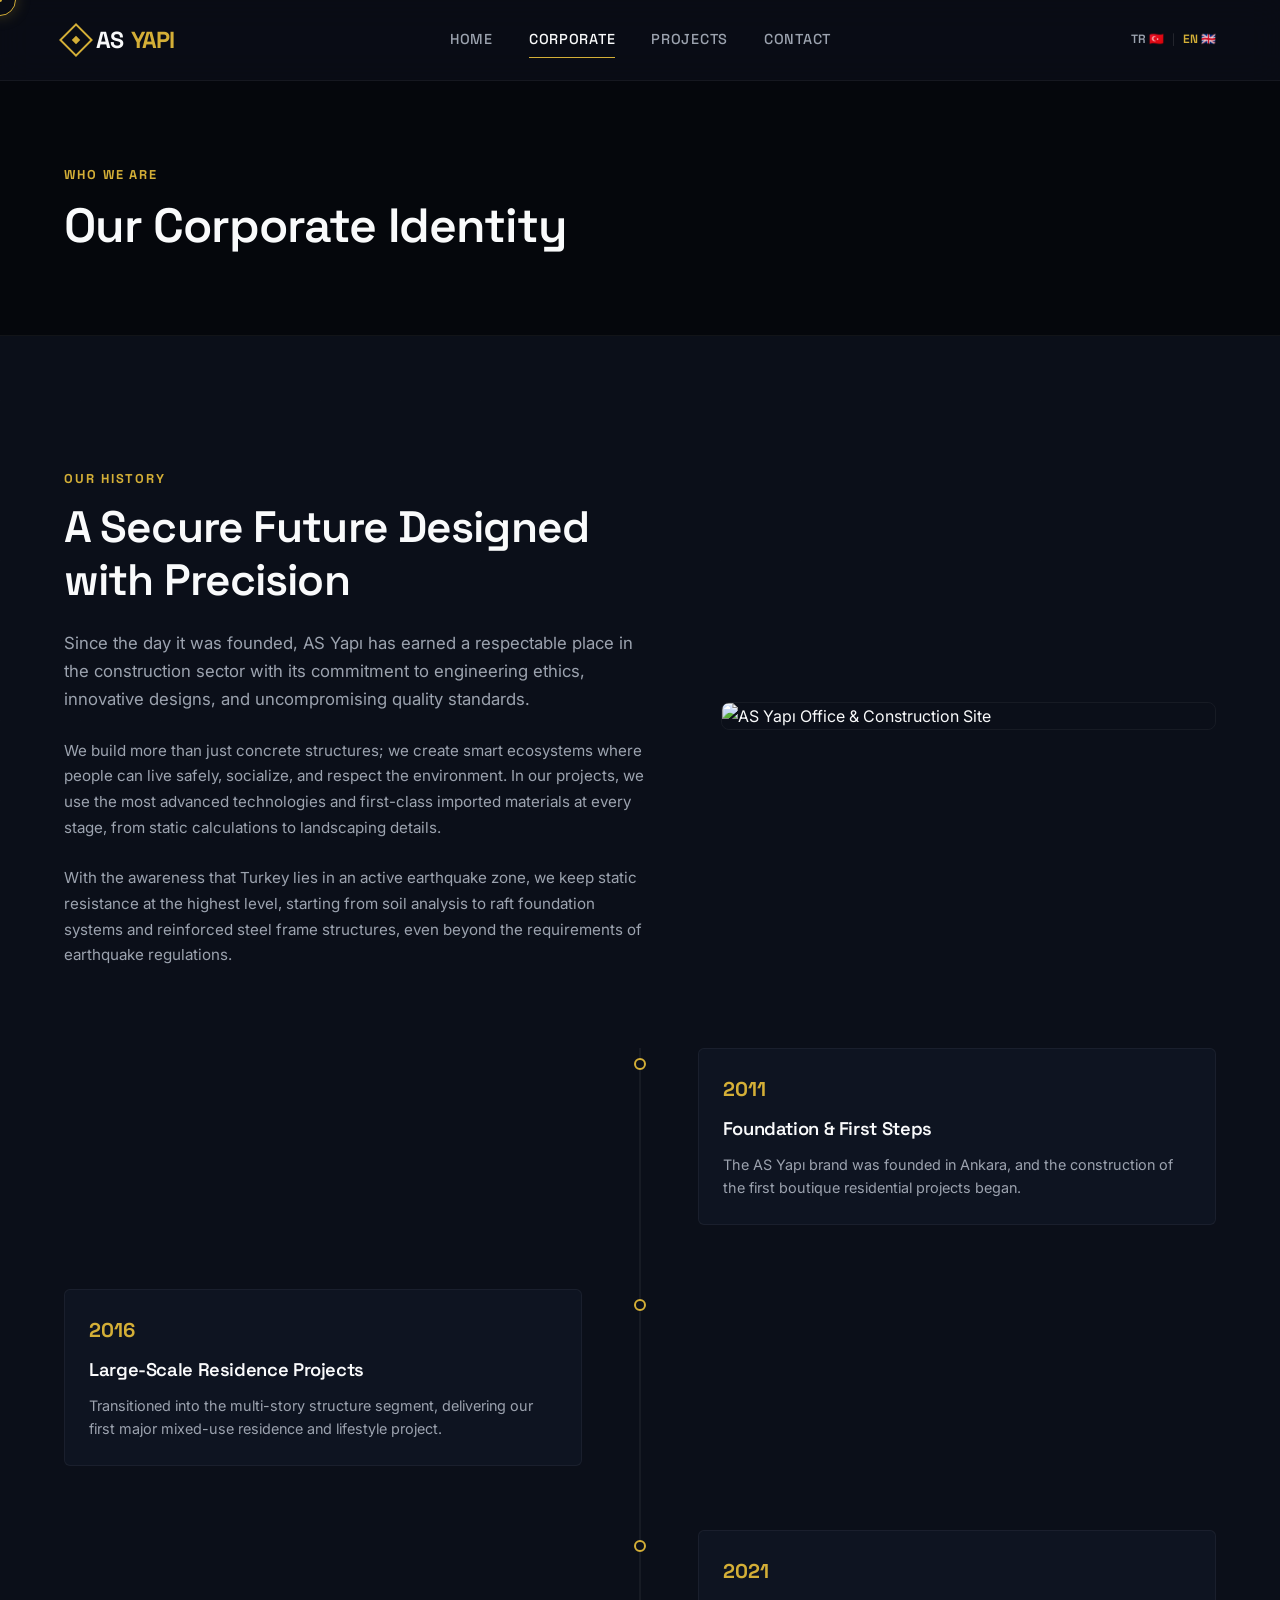
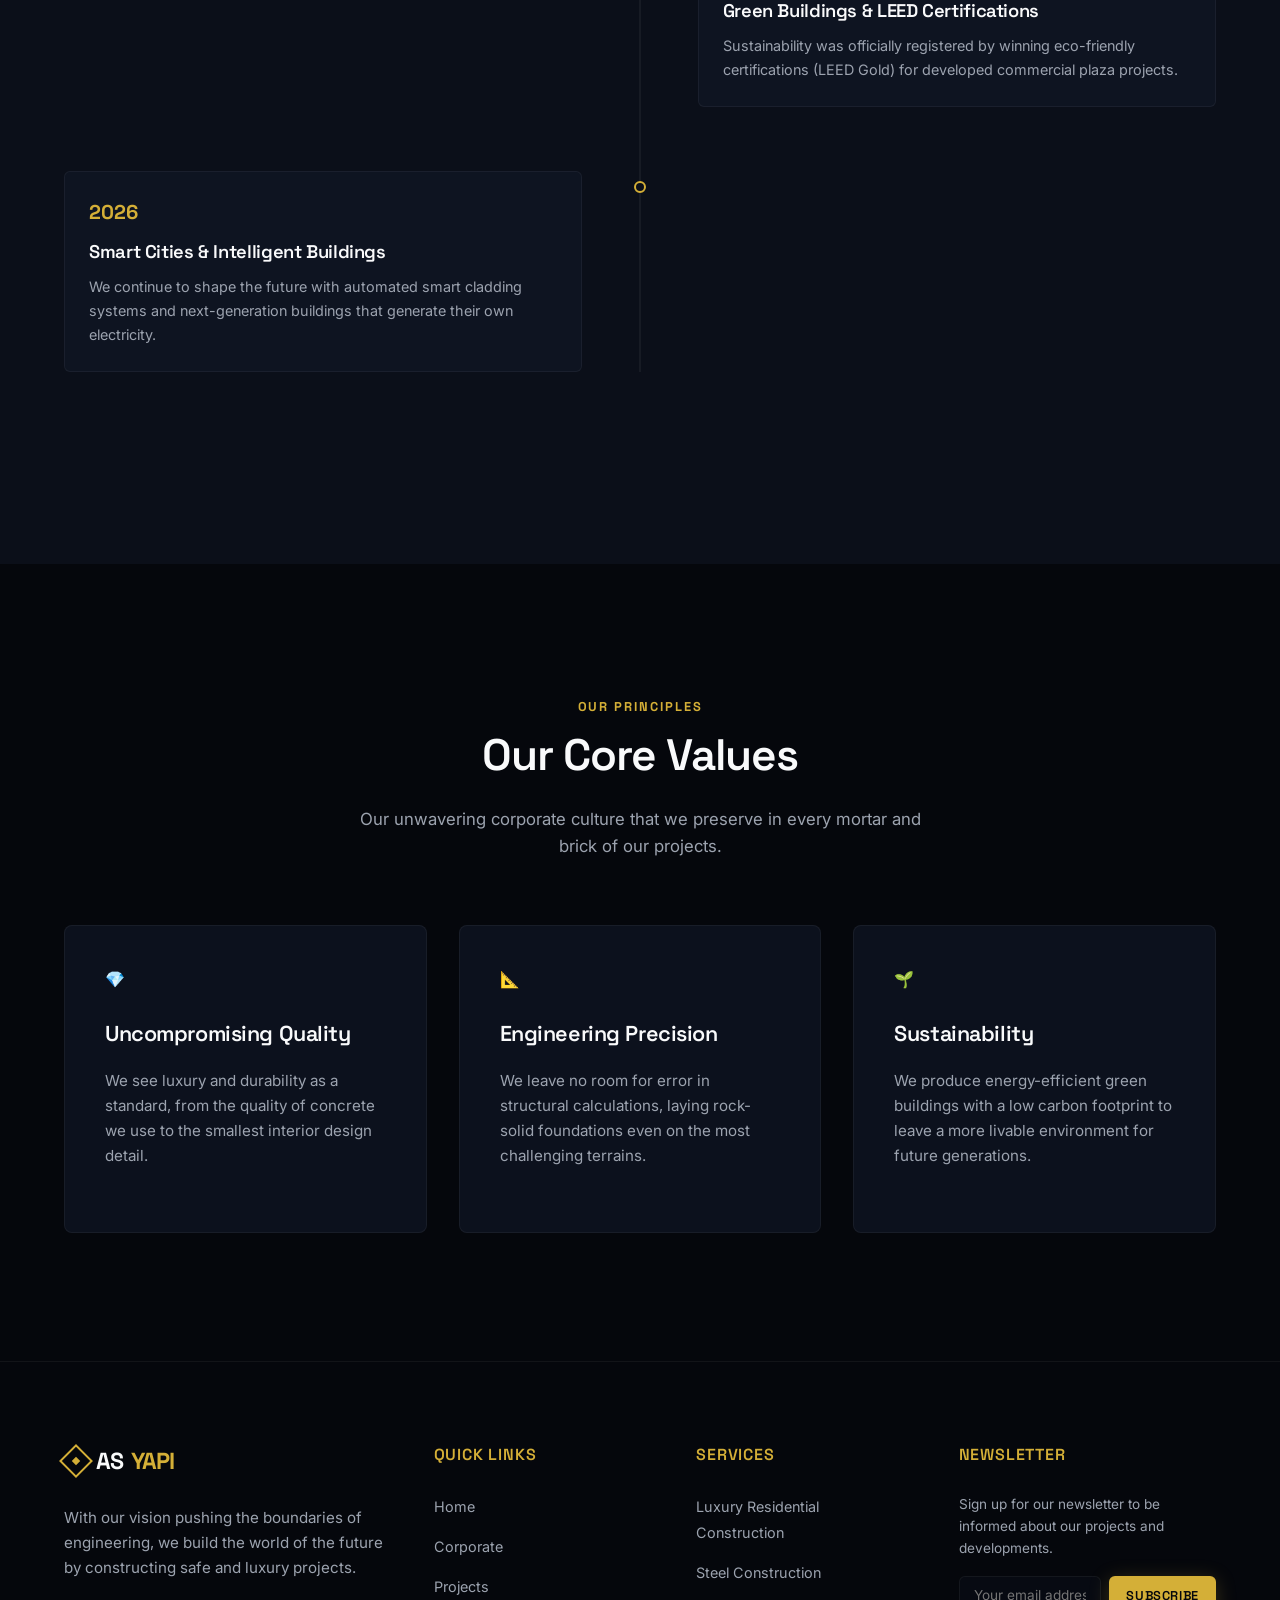
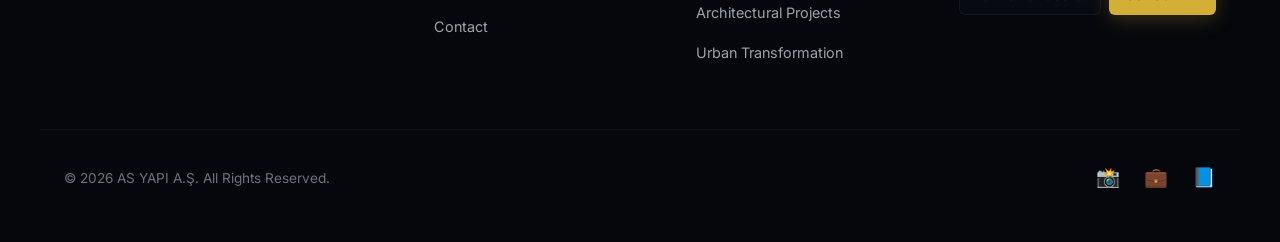
==== about-en.html @ 969e0238 "feat: add Turkish-English multi-language support and premium 3D/Lenis animations" ====
<!DOCTYPE html>
<html lang="en">
<head>
  <meta charset="utf-8">
  <meta name="viewport" content="width=device-width, initial-scale=1.0">
  <title>Corporate | AS Yapı - Our Vision & Values</title>
  
  <!-- SEO Meta Tags -->
  <meta name="description" content="The foundation of AS Yapı, our rich history, vision, and sustainability principles. Our journey of constructing future luxury and safe living spaces.">
  <meta name="keywords" content="as yapı corporate, vision mission, construction history, earthquake resistant housing, green buildings">
  <meta name="robots" content="index, follow">
  <meta name="author" content="AS Yapı">
  
  <!-- Favicon -->
  <link rel="icon" type="image/svg+xml" href="data:image/svg+xml,<svg xmlns=%22http://www.w3.org/2000/svg%22 viewBox=%220 0 100 100%22><rect x=%2225%22 y=%2225%22 width=%2250%22 height=%2250%22 fill=%22none%22 stroke=%22%23d4af37%22 stroke-width=%228%22 rotate=%2245%22/></svg>">

  <!-- Style Sheets -->
  <link rel="stylesheet" href="style.css">
</head>
<body>

  <!-- Custom Cursor -->
  <div class="custom-cursor" id="customCursor"></div>
  <div class="custom-cursor-dot" id="customCursorDot"></div>

  <!-- Background Lines -->
  <div class="bg-grid-lines"></div>

  <!-- Glass Header -->
  <header class="glass-header">
    <div class="container nav-container">
      <a href="index-en.html" class="logo">
        <span class="logo-icon"></span>
        AS<span>YAPI</span>
      </a>
      
      <nav class="nav-menu">
        <a href="index-en.html" class="nav-item">Home</a>
        <a href="about-en.html" class="nav-item active">Corporate</a>
        <a href="projects-en.html" class="nav-item">Projects</a>
        <a href="contact-en.html" class="nav-item">Contact</a>
      </nav>

      <div class="lang-selector">
        <a href="about.html" class="lang-btn">TR 🇹🇷</a>
        <span class="lang-divider">|</span>
        <a href="about-en.html" class="lang-btn active">EN 🇬🇧</a>
      </div>

      <button class="hamburger" id="hamburger" aria-label="Menu">
        <span></span>
        <span></span>
        <span></span>
      </button>
    </div>
  </header>

  <!-- Mobile Menu -->
  <div class="mobile-nav" id="mobileNav">
    <a href="index-en.html" class="nav-item">Home</a>
    <a href="about-en.html" class="nav-item active">Corporate</a>
    <a href="projects-en.html" class="nav-item">Projects</a>
    <a href="contact-en.html" class="nav-item">Contact</a>
  </div>

  <main>
    <!-- Page Hero -->
    <section class="page-hero">
      <div class="container">
        <span class="section-badge">Who We Are</span>
        <h1 class="page-hero-title">Our Corporate Identity</h1>
      </div>
    </section>

    <!-- Company Story Section -->
    <section class="page-content-sec">
      <div class="container about-story-layout">
        <div>
          <span class="section-badge">Our History</span>
          <h2 class="section-title">A Secure Future Designed with Precision</h2>
          <p class="section-desc" style="margin-bottom: 1.5rem;">
            Since the day it was founded, AS Yapı has earned a respectable place in the construction sector with its commitment to engineering ethics, innovative designs, and uncompromising quality standards.
          </p>
          <p style="color: var(--text-muted); margin-bottom: 1.5rem; font-size: 0.95rem; line-height: 1.7;">
            We build more than just concrete structures; we create smart ecosystems where people can live safely, socialize, and respect the environment. In our projects, we use the most advanced technologies and first-class imported materials at every stage, from static calculations to landscaping details.
          </p>
          <p style="color: var(--text-muted); font-size: 0.95rem; line-height: 1.7;">
            With the awareness that Turkey lies in an active earthquake zone, we keep static resistance at the highest level, starting from soil analysis to raft foundation systems and reinforced steel frame structures, even beyond the requirements of earthquake regulations.
          </p>
        </div>

        <div class="story-img-card">
          <!-- Premium construction image placeholder style -->
          <img src="https://images.unsplash.com/photo-1541888946425-d81bb19240f5?auto=format&fit=crop&w=800&q=80" alt="AS Yapı Office & Construction Site">
        </div>
      </div>

      <!-- Timeline of Milestones -->
      <div class="container">
        <div class="timeline-block">
          
          <!-- Timeline Item 1 -->
          <div class="timeline-item">
            <div class="timeline-badge"></div>
            <div class="timeline-panel">
              <div class="timeline-year">2011</div>
              <h3 class="timeline-title">Foundation & First Steps</h3>
              <p class="timeline-desc">The AS Yapı brand was founded in Ankara, and the construction of the first boutique residential projects began.</p>
            </div>
          </div>

          <!-- Timeline Item 2 -->
          <div class="timeline-item">
            <div class="timeline-badge"></div>
            <div class="timeline-panel">
              <div class="timeline-year">2016</div>
              <h3 class="timeline-title">Large-Scale Residence Projects</h3>
              <p class="timeline-desc">Transitioned into the multi-story structure segment, delivering our first major mixed-use residence and lifestyle project.</p>
            </div>
          </div>

          <!-- Timeline Item 3 -->
          <div class="timeline-item">
            <div class="timeline-badge"></div>
            <div class="timeline-panel">
              <div class="timeline-year">2021</div>
              <h3 class="timeline-title">Green Buildings & LEED Certifications</h3>
              <p class="timeline-desc">Sustainability was officially registered by winning eco-friendly certifications (LEED Gold) for developed commercial plaza projects.</p>
            </div>
          </div>

          <!-- Timeline Item 4 -->
          <div class="timeline-item">
            <div class="timeline-badge"></div>
            <div class="timeline-panel">
              <div class="timeline-year">2026</div>
              <h3 class="timeline-title">Smart Cities & Intelligent Buildings</h3>
              <p class="timeline-desc">We continue to shape the future with automated smart cladding systems and next-generation buildings that generate their own electricity.</p>
            </div>
          </div>

        </div>
      </div>
    </section>

    <!-- Core Values Section -->
    <section class="services-section" style="background: var(--bg-darker);">
      <div class="container">
        <div style="text-align: center;">
          <span class="section-badge">Our Principles</span>
          <h2 class="section-title">Our Core Values</h2>
          <p class="section-desc" style="margin: 0 auto 4rem auto;">Our unwavering corporate culture that we preserve in every mortar and brick of our projects.</p>
        </div>

        <div class="grid grid-3">
          <div class="service-card">
            <div class="service-icon">💎</div>
            <h3 class="service-title">Uncompromising Quality</h3>
            <p class="service-text">We see luxury and durability as a standard, from the quality of concrete we use to the smallest interior design detail.</p>
          </div>
          <div class="service-card">
            <div class="service-icon">📐</div>
            <h3 class="service-title">Engineering Precision</h3>
            <p class="service-text">We leave no room for error in structural calculations, laying rock-solid foundations even on the most challenging terrains.</p>
          </div>
          <div class="service-card">
            <div class="service-icon">🌱</div>
            <h3 class="service-title">Sustainability</h3>
            <p class="service-text">We produce energy-efficient green buildings with a low carbon footprint to leave a more livable environment for future generations.</p>
          </div>
        </div>
      </div>
    </section>
  </main>

  <!-- Footer -->
  <footer>
    <div class="container footer-grid">
      <div class="footer-brand">
        <a href="index-en.html" class="logo">
          <span class="logo-icon"></span>
          AS<span>YAPI</span>
        </a>
        <p>With our vision pushing the boundaries of engineering, we build the world of the future by constructing safe and luxury projects.</p>
      </div>
      
      <div>
        <h4 class="footer-title">Quick Links</h4>
        <ul class="footer-links">
          <li><a href="index-en.html" class="footer-link">Home</a></li>
          <li><a href="about-en.html" class="footer-link">Corporate</a></li>
          <li><a href="projects-en.html" class="footer-link">Projects</a></li>
          <li><a href="contact-en.html" class="footer-link">Contact</a></li>
        </ul>
      </div>

      <div>
        <h4 class="footer-title">Services</h4>
        <ul class="footer-links">
          <li><a href="index-en.html#hizmetler" class="footer-link">Luxury Residential Construction</a></li>
          <li><a href="index-en.html#hizmetler" class="footer-link">Steel Construction</a></li>
          <li><a href="index-en.html#hizmetler" class="footer-link">Architectural Projects</a></li>
          <li><a href="index-en.html#hizmetler" class="footer-link">Urban Transformation</a></li>
        </ul>
      </div>

      <div>
        <h4 class="footer-title">Newsletter</h4>
        <p style="color: var(--text-muted); font-size: 0.85rem; margin-bottom: 1rem;">Sign up for our newsletter to be informed about our projects and developments.</p>
        <div style="display: flex; gap: 8px;">
          <input type="email" class="form-input" placeholder="Your email address" style="padding: 10px 14px; font-size: 0.85rem;">
          <button class="btn btn-primary" style="padding: 10px 16px; font-size: 0.8rem; border-radius: 6px;">SUBSCRIBE</button>
        </div>
      </div>
    </div>

    <div class="container footer-bottom">
      <div class="copyright">&copy; 2026 AS YAPI A.Ş. All Rights Reserved.</div>
      <div class="footer-socials">
        <a href="#" class="social-icon" aria-label="Instagram">📸</a>
        <a href="#" class="social-icon" aria-label="LinkedIn">💼</a>
        <a href="#" class="social-icon" aria-label="Facebook">📘</a>
      </div>
    </div>
  </footer>

  <!-- GSAP Core, ScrollTrigger and Lenis from CDN -->
  <script src="https://cdnjs.cloudflare.com/ajax/libs/gsap/3.12.5/gsap.min.js"></script>
  <script src="https://cdnjs.cloudflare.com/ajax/libs/gsap/3.12.5/ScrollTrigger.min.js"></script>
  <script src="https://cdn.jsdelivr.net/npm/@studio-freight/lenis@1.0.34/dist/lenis.min.js"></script>

  <!-- Script Files -->
  <script src="projects.js"></script>
  <script src="script.js"></script>
</body>
</html>
---- style.css ----
/* AS Yapı - Premium Kurumsal Mimarlık & İnşaat Tasarım Sistemi */

@import url('https://fonts.googleapis.com/css2?family=Inter:wght@300;400;500;600;700&family=Space+Grotesk:wght@300;400;500;600;700&display=swap');

:root {
  --bg-dark: #0b0f19;
  --bg-darker: #05070c;
  --bg-card: rgba(17, 24, 39, 0.65);
  --bg-card-hover: rgba(31, 41, 55, 0.8);
  
  --primary: #d4af37; /* Metalik Altın / Pirinç */
  --primary-glow: rgba(212, 175, 55, 0.25);
  --primary-dim: #b5922a;
  
  --text-main: #f9fafb;
  --text-muted: #9ca3af;
  --text-dim: #6b7280;
  
  --border: rgba(255, 255, 255, 0.05);
  --border-hover: rgba(212, 175, 55, 0.3);
  
  --font-heading: 'Space Grotesk', sans-serif;
  --font-body: 'Inter', sans-serif;
  
  --ease-custom: cubic-bezier(0.16, 1, 0.3, 1);
}

/* Reset & Base Styles */
*, *::before, *::after {
  box-sizing: border-box;
  margin: 0;
  padding: 0;
}

html {
  scroll-behavior: smooth;
  background-color: var(--bg-dark);
  font-size: 16px;
}

body {
  background-color: var(--bg-dark);
  color: var(--text-main);
  font-family: var(--font-body);
  overflow-x: hidden;
  line-height: 1.65;
  -webkit-font-smoothing: antialiased;
}

/* Scrollbar */
::-webkit-scrollbar {
  width: 6px;
}
::-webkit-scrollbar-track {
  background: var(--bg-darker);
}
::-webkit-scrollbar-thumb {
  background: rgba(255, 255, 255, 0.08);
  border-radius: 3px;
}
::-webkit-scrollbar-thumb:hover {
  background: var(--primary);
}

/* Layout Utilities */
.container {
  max-width: 1200px;
  margin: 0 auto;
  padding: 0 1.5rem;
  position: relative;
  z-index: 10;
}

/* Custom Cursor */
.custom-cursor {
  position: fixed;
  width: 32px;
  height: 32px;
  border: 1px solid var(--primary);
  border-radius: 50%;
  pointer-events: none;
  transform: translate(-50%, -50%);
  z-index: 99999;
  transition: width 0.3s var(--ease-custom), height 0.3s var(--ease-custom), background-color 0.3s;
  box-shadow: 0 0 15px var(--primary-glow);
}
.custom-cursor-dot {
  position: fixed;
  width: 4px;
  height: 4px;
  background-color: var(--primary);
  border-radius: 50%;
  pointer-events: none;
  transform: translate(-50%, -50%);
  z-index: 100000;
}
.custom-cursor.grow {
  width: 50px;
  height: 50px;
  background-color: rgba(212, 175, 55, 0.05);
  border-color: var(--primary);
}
@media (hover: none) {
  .custom-cursor, .custom-cursor-dot { display: none !important; }
}

/* Grid System */
.grid {
  display: grid;
  gap: 2rem;
}
.grid-2 { grid-template-columns: 1fr; }
.grid-3 { grid-template-columns: 1fr; }
.grid-4 { grid-template-columns: 1fr; }

@media (min-width: 768px) {
  .grid-2 { grid-template-columns: repeat(2, 1fr); }
  .grid-3 { grid-template-columns: repeat(2, 1fr); }
  .grid-4 { grid-template-columns: repeat(2, 1fr); }
}
@media (min-width: 1024px) {
  .grid-3 { grid-template-columns: repeat(3, 1fr); }
  .grid-4 { grid-template-columns: repeat(4, 1fr); }
}

/* Typography & Headings */
h1, h2, h3, h4, h5, h6 {
  font-family: var(--font-heading);
  font-weight: 600;
  letter-spacing: -0.02em;
  color: var(--text-main);
}

.section-badge {
  font-family: var(--font-heading);
  font-size: 0.8rem;
  text-transform: uppercase;
  color: var(--primary);
  letter-spacing: 0.15em;
  font-weight: 700;
  display: inline-block;
  margin-bottom: 0.75rem;
}

.section-title {
  font-size: 2.25rem;
  line-height: 1.2;
  margin-bottom: 1.5rem;
}
@media (min-width: 768px) {
  .section-title { font-size: 2.75rem; }
}

.section-desc {
  color: var(--text-muted);
  max-width: 600px;
  margin-bottom: 3rem;
  font-size: 1.05rem;
}

/* Buttons */
.btn {
  display: inline-flex;
  align-items: center;
  justify-content: center;
  padding: 0.85rem 1.75rem;
  font-family: var(--font-heading);
  font-size: 0.9rem;
  font-weight: 600;
  text-transform: uppercase;
  letter-spacing: 0.05em;
  border-radius: 4px;
  cursor: pointer;
  text-decoration: none;
  transition: all 0.3s var(--ease-custom);
  border: 1px solid transparent;
  gap: 0.75rem;
}
.btn-primary {
  background: var(--primary);
  color: var(--bg-darker);
  box-shadow: 0 4px 20px var(--primary-glow);
}
.btn-primary:hover {
  background: var(--text-main);
  box-shadow: 0 8px 30px rgba(255, 255, 255, 0.1);
  transform: translateY(-2px);
}
.btn-secondary {
  background: transparent;
  color: var(--text-main);
  border-color: rgba(255, 255, 255, 0.15);
}
.btn-secondary:hover {
  background: rgba(255, 255, 255, 0.05);
  border-color: var(--primary);
  transform: translateY(-2px);
}

/* Glass Header & Navbar */
header.glass-header {
  position: fixed;
  top: 0;
  left: 0;
  width: 100%;
  z-index: 1000;
  background: rgba(11, 15, 25, 0.75);
  backdrop-filter: blur(16px);
  -webkit-backdrop-filter: blur(16px);
  border-bottom: 1px solid var(--border);
  transition: background 0.3s, padding 0.3s;
}
header.glass-header .nav-container {
  display: flex;
  justify-content: space-between;
  align-items: center;
  height: 80px;
}
.logo {
  font-family: var(--font-heading);
  font-size: 1.45rem;
  font-weight: 700;
  color: var(--text-main);
  text-decoration: none;
  letter-spacing: -1px;
  display: flex;
  align-items: center;
  gap: 8px;
}
.logo-icon {
  width: 24px;
  height: 24px;
  border: 2px solid var(--primary);
  transform: rotate(45deg);
  position: relative;
  display: inline-block;
}
.logo-icon::after {
  content: '';
  position: absolute;
  top: 50%;
  left: 50%;
  width: 6px;
  height: 6px;
  background-color: var(--primary);
  transform: translate(-50%, -50%);
}
.logo span {
  color: var(--primary);
}

.nav-menu {
  display: none;
  gap: 2.25rem;
  align-items: center;
}
@media (min-width: 768px) {
  .nav-menu { display: flex; }
}
.nav-item {
  color: var(--text-muted);
  text-decoration: none;
  font-weight: 500;
  font-size: 0.9rem;
  font-family: var(--font-heading);
  text-transform: uppercase;
  letter-spacing: 0.05em;
  transition: color 0.3s;
  position: relative;
  padding: 6px 0;
}
.nav-item::after {
  content: '';
  position: absolute;
  bottom: 0;
  left: 0;
  width: 0;
  height: 1px;
  background-color: var(--primary);
  transition: width 0.3s;
}
.nav-item:hover {
  color: var(--text-main);
}
.nav-item:hover::after, .nav-item.active::after {
  width: 100%;
}
.nav-item.active {
  color: var(--text-main);
}

/* Mobile Menu Hamburger */
.hamburger {
  display: flex;
  flex-direction: column;
  gap: 6px;
  background: transparent;
  border: none;
  cursor: pointer;
  padding: 5px;
  z-index: 1001;
}
@media (min-width: 768px) {
  .hamburger { display: none; }
}
.hamburger span {
  display: block;
  width: 24px;
  height: 2px;
  background-color: var(--text-main);
  transition: transform 0.3s, opacity 0.3s;
}
.hamburger.active span:nth-child(1) {
  transform: translateY(8px) rotate(45deg);
}
.hamburger.active span:nth-child(2) {
  opacity: 0;
}
.hamburger.active span:nth-child(3) {
  transform: translateY(-8px) rotate(-45deg);
}

/* Mobile Dropdown Nav */
.mobile-nav {
  position: fixed;
  top: 0;
  right: -100%;
  width: 300px;
  height: 100vh;
  background: #0e1422;
  border-left: 1px solid var(--border);
  padding: 100px 30px 30px 30px;
  display: flex;
  flex-direction: column;
  gap: 2rem;
  z-index: 999;
  transition: right 0.4s var(--ease-custom);
  box-shadow: -10px 0 30px rgba(0,0,0,0.5);
}
.mobile-nav.active {
  right: 0;
}
.mobile-nav .nav-item {
  font-size: 1.1rem;
}

/* Grid Background Layout */
.bg-grid-lines {
  position: fixed;
  top: 0;
  left: 0;
  width: 100vw;
  height: 100vh;
  background-image: 
    linear-gradient(rgba(255, 255, 255, 0.005) 1px, transparent 1px),
    linear-gradient(90deg, rgba(255, 255, 255, 0.005) 1px, transparent 1px);
  background-size: 80px 80px;
  pointer-events: none;
  z-index: 1;
}

/* Hero Section with Full-Page Peeling Facade Animation */
.hero-section {
  position: relative;
  height: 100vh;
  width: 100%;
  padding-top: 0;
  display: flex;
  align-items: center;
  overflow: hidden;
  z-index: 2;
}

.hero-bg-wrapper {
  position: absolute;
  top: 0;
  left: 0;
  width: 100%;
  height: 100%;
  z-index: 1;
  perspective: 1500px;
  transform-style: preserve-3d;
}

.hero-bg-layer {
  position: absolute;
  top: 0;
  left: 0;
  width: 100%;
  height: 100%;
  background-size: cover;
  background-position: center;
  background-repeat: no-repeat;
  transform-style: preserve-3d;
}

/* Layer 1: Blueprint */
.layer-blueprint-bg {
  z-index: 10;
  background-image: url('https://images.unsplash.com/photo-1503387762-592dedb8267e?auto=format&fit=crop&w=2000&q=80');
  filter: brightness(0.2) contrast(1.2);
}
.blueprint-overlay-grid {
  position: absolute;
  top: 0;
  left: 0;
  width: 100%;
  height: 100%;
  background-image: 
    linear-gradient(rgba(0, 191, 255, 0.04) 1px, transparent 1px),
    linear-gradient(90deg, rgba(0, 191, 255, 0.04) 1px, transparent 1px);
  background-size: 50px 50px;
}

/* Layer 2: Structure (Splits Top/Bottom) */
.layer-structure-bg {
  z-index: 20;
  background: transparent !important;
}
.structure-half {
  position: absolute;
  left: 0;
  width: 100%;
  height: 50%;
  background-size: cover;
  background-repeat: no-repeat;
  overflow: hidden;
  filter: brightness(0.35) contrast(1.1);
  transform-style: preserve-3d;
  backface-visibility: hidden;
}
.structure-top {
  top: 0;
  background-image: url('https://images.unsplash.com/photo-1504307651254-35680f356dfd?auto=format&fit=crop&w=2000&q=80');
  background-position: center top;
  background-size: 100vw 100vh;
  border-bottom: 1px dashed rgba(212, 175, 55, 0.25);
  transform-origin: center top;
}
.structure-bottom {
  bottom: 0;
  background-image: url('https://images.unsplash.com/photo-1504307651254-35680f356dfd?auto=format&fit=crop&w=2000&q=80');
  background-position: center bottom;
  background-size: 100vw 100vh;
  transform-origin: center bottom;
}

/* Layer 3: Completed Facade (Splits Left/Right) */
.layer-facade-bg {
  z-index: 30;
  background: transparent !important;
}
.facade-half {
  position: absolute;
  top: 0;
  width: 50%;
  height: 100%;
  background-size: cover;
  background-repeat: no-repeat;
  overflow: hidden;
  transform-style: preserve-3d;
  backface-visibility: hidden;
}
.facade-left {
  left: 0;
  background-image: url('https://images.unsplash.com/photo-1486406146926-c627a92ad1ab?auto=format&fit=crop&w=2000&q=80');
  background-position: left center;
  background-size: 100vw 100vh;
  border-right: 1px solid rgba(212, 175, 55, 0.35);
  transform-origin: left center;
}
.facade-right {
  right: 0;
  background-image: url('https://images.unsplash.com/photo-1486406146926-c627a92ad1ab?auto=format&fit=crop&w=2000&q=80');
  background-position: right center;
  background-size: 100vw 100vh;
  transform-origin: right center;
}

/* Dark Vignette Overlay for perfect readability */
.hero-vignette {
  position: absolute;
  top: 0;
  left: 0;
  width: 100%;
  height: 100%;
  background: radial-gradient(circle at 25% 50%, rgba(11, 15, 25, 0.4) 0%, rgba(11, 15, 25, 0.88) 75%);
  z-index: 35;
  pointer-events: none;
}

.hero-content-overlay {
  position: relative;
  z-index: 40;
  width: 100%;
}

.hero-layout {
  display: flex;
  align-items: center;
  width: 100%;
}

.hero-content {
  position: relative;
  z-index: 10;
}
.hero-title {
  font-size: 3rem;
  line-height: 1.1;
  font-weight: 700;
  margin-bottom: 1.5rem;
}
@media (min-width: 768px) {
  .hero-title { font-size: 4rem; }
}
.hero-title span {
  color: var(--primary);
  display: block;
}
.hero-description {
  color: var(--text-muted);
  font-size: 1.1rem;
  margin-bottom: 2.5rem;
  max-width: 500px;
}
.hero-actions {
  display: flex;
  gap: 1rem;
  flex-wrap: wrap;
}

/* Technical annotations over background */
.tech-label {
  position: absolute;
  background: rgba(11, 15, 25, 0.85);
  border: 1px solid var(--primary);
  border-radius: 4px;
  padding: 6px 12px;
  font-family: var(--font-heading);
  font-size: 0.75rem;
  color: var(--primary);
  font-weight: 700;
  letter-spacing: 0.05em;
  white-space: nowrap;
  pointer-events: none;
  opacity: 0;
  transition: opacity 0.3s;
  display: flex;
  align-items: center;
  gap: 8px;
  backdrop-filter: blur(4px);
}
.tech-label::before {
  content: '';
  width: 6px;
  height: 6px;
  background-color: var(--primary);
  border-radius: 50%;
}
.label-facade-screen { bottom: 15%; right: 5%; }
.label-structure-screen { bottom: 25%; right: 10%; }
.label-blueprint-screen { bottom: 35%; right: 15%; }

/* Scroll Göstergesi */
.scroll-indicator {
  position: absolute;
  bottom: 30px;
  left: 50%;
  transform: translateX(-50%);
  display: flex;
  flex-direction: column;
  align-items: center;
  gap: 8px;
  font-family: var(--font-heading);
  font-size: 0.7rem;
  text-transform: uppercase;
  letter-spacing: 0.1em;
  color: var(--text-dim);
  z-index: 10;
}
.scroll-mouse {
  width: 18px;
  height: 28px;
  border: 2px solid var(--text-dim);
  border-radius: 10px;
  position: relative;
}
.scroll-mouse::after {
  content: '';
  width: 2px;
  height: 6px;
  background-color: var(--primary);
  position: absolute;
  top: 6px;
  left: 50%;
  transform: translateX(-50%);
  border-radius: 1px;
  animation: scrollWheel 1.5s infinite;
}
@keyframes scrollWheel {
  0% { transform: translate(-50%, 0); opacity: 1; }
  100% { transform: translate(-50%, 6px); opacity: 0; }
}

/* Corporate Highlights / Counters Section */
.highlights-section {
  padding: 5rem 0;
  border-top: 1px solid var(--border);
  border-bottom: 1px solid var(--border);
  background: var(--bg-darker);
  position: relative;
  z-index: 10;
}
.stats-grid {
  display: grid;
  grid-template-columns: repeat(2, 1fr);
  gap: 2rem;
}
@media (min-width: 1024px) {
  .stats-grid { grid-template-columns: repeat(4, 1fr); }
}
.stat-card {
  text-align: center;
  padding: 1rem;
}
.stat-number {
  font-family: var(--font-heading);
  font-size: 2.5rem;
  font-weight: 700;
  color: var(--primary);
  line-height: 1;
  margin-bottom: 0.5rem;
}
@media (min-width: 768px) {
  .stat-number { font-size: 3.5rem; }
}
.stat-title {
  font-size: 0.9rem;
  text-transform: uppercase;
  letter-spacing: 0.05em;
  color: var(--text-muted);
}

/* Services Section */
.services-section {
  padding: 8rem 0;
  position: relative;
  z-index: 10;
}
.service-card {
  background: var(--bg-card);
  border: 1px solid var(--border);
  border-radius: 8px;
  padding: 2.5rem;
  transition: all 0.4s var(--ease-custom);
  position: relative;
  overflow: hidden;
  height: 100%;
}
.service-card::before {
  content: '';
  position: absolute;
  top: 0;
  left: 0;
  width: 100%;
  height: 3px;
  background: var(--primary);
  transform: scaleX(0);
  transform-origin: left;
  transition: transform 0.4s var(--ease-custom);
}
.service-card:hover {
  background: var(--bg-card-hover);
  border-color: var(--border-hover);
  transform: translateY(-5px);
  box-shadow: 0 15px 30px rgba(0,0,0,0.3);
}
.service-card:hover::before {
  transform: scaleX(1);
}
.service-icon {
  color: var(--primary);
  margin-bottom: 1.5rem;
}
.service-icon svg {
  width: 48px;
  height: 48px;
}
.service-title {
  font-size: 1.35rem;
  margin-bottom: 1rem;
}
.service-text {
  color: var(--text-muted);
  font-size: 0.95rem;
  margin-bottom: 1.5rem;
}
.service-list {
  list-style: none;
  display: flex;
  flex-direction: column;
  gap: 0.5rem;
}
.service-list-item {
  font-size: 0.85rem;
  color: var(--text-muted);
  display: flex;
  align-items: center;
  gap: 8px;
}
.service-list-item::before {
  content: '+';
  color: var(--primary);
  font-weight: 700;
}

/* Featured Projects Section */
.featured-section {
  padding: 8rem 0;
  background: var(--bg-darker);
  position: relative;
  z-index: 10;
}
.project-header-row {
  display: flex;
  flex-direction: column;
  justify-content: space-between;
  align-items: flex-start;
  margin-bottom: 3rem;
}
@media (min-width: 768px) {
  .project-header-row {
    flex-direction: row;
    align-items: flex-end;
  }
}
.project-filters {
  display: flex;
  gap: 0.5rem;
  flex-wrap: wrap;
  margin-top: 1rem;
}
.filter-btn {
  background: transparent;
  border: 1px solid var(--border);
  color: var(--text-muted);
  padding: 8px 16px;
  border-radius: 4px;
  cursor: pointer;
  font-family: var(--font-heading);
  font-size: 0.8rem;
  text-transform: uppercase;
  letter-spacing: 0.05em;
  transition: all 0.3s;
}
.filter-btn:hover, .filter-btn.active {
  background: var(--primary);
  border-color: var(--primary);
  color: var(--bg-darker);
  font-weight: 600;
}

/* Project Card Layout */
.projects-grid {
  display: grid;
  gap: 2rem;
  grid-template-columns: 1fr;
}
@media (min-width: 768px) {
  .projects-grid { grid-template-columns: repeat(2, 1fr); }
}
.project-card {
  border-radius: 8px;
  overflow: hidden;
  background: var(--bg-card);
  border: 1px solid var(--border);
  transition: all 0.4s var(--ease-custom);
  position: relative;
  display: flex;
  flex-direction: column;
  cursor: pointer;
}
.project-card:hover {
  transform: translateY(-5px);
  border-color: var(--border-hover);
  box-shadow: 0 15px 35px rgba(0,0,0,0.4);
}
.project-img-wrapper {
  position: relative;
  width: 100%;
  padding-top: 60%; /* Aspect Ratio 5:3 */
  overflow: hidden;
}
.project-img {
  position: absolute;
  top: 0;
  left: 0;
  width: 100%;
  height: 100%;
  object-fit: cover;
  transition: transform 0.6s var(--ease-custom);
}
.project-card:hover .project-img {
  transform: scale(1.05);
}
.project-overlay {
  position: absolute;
  top: 15px;
  left: 15px;
  background: rgba(11, 15, 25, 0.85);
  border: 1px solid var(--primary);
  border-radius: 4px;
  padding: 4px 10px;
  font-family: var(--font-heading);
  font-size: 0.7rem;
  text-transform: uppercase;
  color: var(--primary);
  font-weight: 700;
  z-index: 5;
  backdrop-filter: blur(4px);
}
.project-info {
  padding: 1.5rem;
  display: flex;
  flex-direction: column;
  flex-grow: 1;
}
.project-meta {
  display: flex;
  justify-content: space-between;
  font-family: var(--font-heading);
  font-size: 0.8rem;
  color: var(--text-dim);
  margin-bottom: 0.5rem;
}
.project-card-title {
  font-size: 1.25rem;
  margin-bottom: 0.75rem;
  color: var(--text-main);
  transition: color 0.3s;
}
.project-card:hover .project-card-title {
  color: var(--primary);
}
.project-card-desc {
  font-size: 0.88rem;
  color: var(--text-muted);
  line-height: 1.5;
  display: -webkit-box;
  -webkit-line-clamp: 2;
  -webkit-box-orient: vertical;
  overflow: hidden;
  text-overflow: ellipsis;
}

/* Details Modal */
.modal-overlay {
  position: fixed;
  top: 0;
  left: 0;
  width: 100%;
  height: 100%;
  background: rgba(11, 15, 25, 0.95);
  backdrop-filter: blur(8px);
  z-index: 10000;
  display: flex;
  align-items: center;
  justify-content: center;
  opacity: 0;
  pointer-events: none;
  transition: opacity 0.3s ease;
}
.modal-overlay.active {
  opacity: 1;
  pointer-events: all;
}
.modal-card {
  background: #0e1422;
  border: 1px solid var(--border);
  border-radius: 12px;
  width: 90%;
  max-width: 900px;
  max-height: 90vh;
  overflow-y: auto;
  position: relative;
  box-shadow: 0 25px 60px rgba(0,0,0,0.6);
  padding: 30px;
  display: grid;
  grid-template-columns: 1fr;
  gap: 2rem;
}
@media (min-width: 768px) {
  .modal-card {
    grid-template-columns: 1.2fr 1fr;
  }
}
.modal-close {
  position: absolute;
  top: 20px;
  right: 20px;
  background: rgba(255, 255, 255, 0.05);
  border: none;
  border-radius: 50%;
  width: 36px;
  height: 36px;
  display: flex;
  align-items: center;
  justify-content: center;
  color: var(--text-muted);
  cursor: pointer;
  z-index: 10;
  font-size: 1.2rem;
  transition: all 0.2s;
}
.modal-close:hover {
  background: var(--primary);
  color: var(--bg-darker);
}
.modal-gallery {
  display: flex;
  flex-direction: column;
  gap: 10px;
}
.modal-main-img {
  width: 100%;
  height: 250px;
  object-fit: cover;
  border-radius: 6px;
}
@media (min-width: 768px) {
  .modal-main-img { height: 350px; }
}
.modal-thumbs {
  display: grid;
  grid-template-columns: repeat(3, 1fr);
  gap: 10px;
}
.modal-thumb {
  width: 100%;
  height: 60px;
  object-fit: cover;
  border-radius: 4px;
  cursor: pointer;
  opacity: 0.6;
  border: 2px solid transparent;
  transition: all 0.2s;
}
.modal-thumb.active, .modal-thumb:hover {
  opacity: 1;
  border-color: var(--primary);
}
.modal-details {
  display: flex;
  flex-direction: column;
  justify-content: space-between;
}
.modal-title {
  font-size: 1.8rem;
  margin-bottom: 10px;
}
.modal-meta-grid {
  display: grid;
  grid-template-columns: repeat(2, 1fr);
  gap: 10px;
  margin-bottom: 20px;
  border-bottom: 1px solid var(--border);
  border-top: 1px solid var(--border);
  padding: 15px 0;
}
.modal-meta-item {
  font-size: 0.85rem;
}
.modal-meta-label {
  color: var(--text-dim);
  text-transform: uppercase;
  font-size: 0.75rem;
  font-family: var(--font-heading);
}
.modal-meta-val {
  font-weight: 600;
  color: var(--text-main);
  margin-top: 2px;
}
.modal-desc {
  font-size: 0.92rem;
  color: var(--text-muted);
  margin-bottom: 20px;
  line-height: 1.6;
}
.modal-features-title {
  font-family: var(--font-heading);
  font-size: 0.95rem;
  color: var(--primary);
  margin-bottom: 10px;
  text-transform: uppercase;
  letter-spacing: 0.05em;
}
.modal-features-list {
  list-style: none;
  display: flex;
  flex-direction: column;
  gap: 6px;
  font-size: 0.85rem;
  color: var(--text-muted);
}
.modal-feature-item {
  display: flex;
  align-items: center;
  gap: 8px;
}
.modal-feature-item::before {
  content: '+';
  color: var(--primary);
  font-weight: 700;
}

/* Contact & CTA Section */
.contact-section {
  padding: 8rem 0;
  position: relative;
  z-index: 10;
}
.contact-layout {
  display: grid;
  grid-template-columns: 1fr;
  gap: 4rem;
}
@media (min-width: 1024px) {
  .contact-layout {
    grid-template-columns: 1fr 1.2fr;
  }
}
.contact-info-block {
  display: flex;
  flex-direction: column;
  justify-content: center;
}
.contact-details-list {
  list-style: none;
  display: flex;
  flex-direction: column;
  gap: 2rem;
  margin-top: 2rem;
}
.contact-detail-item {
  display: flex;
  gap: 1.25rem;
}
.contact-icon {
  color: var(--primary);
  font-size: 1.5rem;
}
.contact-text h4 {
  font-size: 0.9rem;
  text-transform: uppercase;
  letter-spacing: 0.05em;
  color: var(--text-dim);
  margin-bottom: 4px;
}
.contact-text p {
  color: var(--text-main);
  font-size: 1.05rem;
  font-weight: 500;
}

.contact-form {
  background: var(--bg-card);
  border: 1px solid var(--border);
  border-radius: 12px;
  padding: 2.5rem;
  backdrop-filter: blur(8px);
  position: relative;
}
.form-title {
  font-size: 1.5rem;
  margin-bottom: 2rem;
}
.form-group {
  margin-bottom: 1.5rem;
}
.form-row {
  display: grid;
  grid-template-columns: 1fr;
  gap: 1.5rem;
}
@media (min-width: 768px) {
  .form-row {
    grid-template-columns: 1fr 1fr;
  }
}
.form-label {
  display: block;
  font-size: 0.8rem;
  text-transform: uppercase;
  color: var(--text-muted);
  margin-bottom: 6px;
  font-family: var(--font-heading);
}
.form-input, .form-textarea {
  width: 100%;
  background: rgba(11, 15, 25, 0.5);
  border: 1px solid var(--border);
  border-radius: 6px;
  color: var(--text-main);
  padding: 0.85rem 1.2rem;
  font-size: 0.95rem;
  font-family: inherit;
  outline: none;
  transition: all 0.3s;
}
.form-input:focus, .form-textarea:focus {
  border-color: var(--primary);
  box-shadow: 0 0 10px var(--primary-glow);
}
.form-textarea {
  height: 120px;
  resize: vertical;
}
.form-submit-btn {
  background: var(--primary);
  color: var(--bg-darker);
  border: none;
  font-family: var(--font-heading);
  font-weight: 700;
  text-transform: uppercase;
  padding: 1rem 2rem;
  border-radius: 6px;
  cursor: pointer;
  transition: all 0.3s;
  width: 100%;
  box-shadow: 0 4px 20px var(--primary-glow);
}
.form-submit-btn:hover {
  background: var(--text-main);
  box-shadow: 0 8px 30px rgba(255,255,255,0.1);
}
.form-status {
  margin-top: 15px;
  font-size: 0.9rem;
  font-weight: 600;
  text-align: center;
  display: none;
}
.form-status.success {
  color: #10b981;
  display: block;
}
.form-status.error {
  color: #ef4444;
  display: block;
}

/* Footer */
footer {
  border-top: 1px solid var(--border);
  background: var(--bg-darker);
  padding: 5rem 0 3rem 0;
  position: relative;
  z-index: 10;
}
.footer-grid {
  display: grid;
  grid-template-columns: 1fr;
  gap: 3rem;
  margin-bottom: 4rem;
}
@media (min-width: 768px) {
  .footer-grid { grid-template-columns: repeat(2, 1fr); }
}
@media (min-width: 1024px) {
  .footer-grid { grid-template-columns: 1.5fr 1fr 1fr 1.2fr; }
}
.footer-brand p {
  color: var(--text-muted);
  font-size: 0.95rem;
  margin-top: 1.5rem;
  max-width: 320px;
}
.footer-title {
  font-size: 1rem;
  text-transform: uppercase;
  letter-spacing: 0.05em;
  color: var(--primary);
  margin-bottom: 1.5rem;
}
.footer-links {
  list-style: none;
  display: flex;
  flex-direction: column;
  gap: 0.85rem;
}
.footer-link {
  color: var(--text-muted);
  text-decoration: none;
  font-size: 0.9rem;
  transition: color 0.2s;
}
.footer-link:hover {
  color: var(--primary);
}
.footer-bottom {
  border-top: 1px solid var(--border);
  padding-top: 2rem;
  display: flex;
  flex-direction: column;
  gap: 1rem;
  align-items: center;
  justify-content: space-between;
}
@media (min-width: 768px) {
  .footer-bottom {
    flex-direction: row;
  }
}
.copyright {
  font-size: 0.85rem;
  color: var(--text-dim);
}
.footer-socials {
  display: flex;
  gap: 1.5rem;
}
.social-icon {
  color: var(--text-dim);
  text-decoration: none;
  transition: color 0.2s;
  font-size: 1.2rem;
}
.social-icon:hover {
  color: var(--primary);
}

/* Page specific layouts (About / Projects / Contact pages) */
.page-hero {
  padding: 10rem 0 5rem 0;
  background: var(--bg-darker);
  border-bottom: 1px solid var(--border);
  position: relative;
  z-index: 10;
}
.page-hero-title {
  font-size: 3rem;
  line-height: 1.2;
}

.page-content-sec {
  padding: 8rem 0;
  position: relative;
  z-index: 10;
}

/* About Story Layout */
.about-story-layout {
  display: grid;
  grid-template-columns: 1fr;
  gap: 4rem;
  align-items: center;
}
@media (min-width: 1024px) {
  .about-story-layout {
    grid-template-columns: 1.2fr 1fr;
  }
}
.story-img-card {
  position: relative;
  border-radius: 8px;
  overflow: hidden;
  border: 1px solid var(--border);
}
.story-img-card img {
  width: 100%;
  height: auto;
  display: block;
}

/* Timeline Layout */
.timeline-block {
  margin-top: 5rem;
  position: relative;
}
.timeline-block::before {
  content: '';
  position: absolute;
  top: 0;
  left: 20px;
  height: 100%;
  width: 2px;
  background: var(--border);
}
@media (min-width: 768px) {
  .timeline-block::before {
    left: 50%;
    transform: translateX(-50%);
  }
}
.timeline-item {
  position: relative;
  margin-bottom: 4rem;
}
.timeline-item::after {
  content: '';
  display: table;
  clear: both;
}
.timeline-badge {
  width: 12px;
  height: 12px;
  border: 2px solid var(--primary);
  background: var(--bg-dark);
  border-radius: 50%;
  position: absolute;
  left: 15px;
  top: 10px;
  z-index: 10;
}
@media (min-width: 768px) {
  .timeline-badge {
    left: 50%;
    transform: translateX(-50%);
  }
}
.timeline-panel {
  width: calc(100% - 60px);
  float: right;
  padding: 1.5rem;
  background: var(--bg-card);
  border: 1px solid var(--border);
  border-radius: 6px;
  position: relative;
}
@media (min-width: 768px) {
  .timeline-panel {
    width: 45%;
  }
  .timeline-item:nth-child(even) .timeline-panel {
    float: left;
  }
}
.timeline-year {
  font-family: var(--font-heading);
  font-size: 1.25rem;
  color: var(--primary);
  font-weight: 700;
  margin-bottom: 0.5rem;
}
.timeline-title {
  font-size: 1.15rem;
  margin-bottom: 0.5rem;
}
.timeline-desc {
  font-size: 0.9rem;
  color: var(--text-muted);
}

/* Lenis Smooth Scroll Integration */
html.lenis, html.lenis body {
  height: auto;
}
.lenis.lenis-smooth {
  scroll-behavior: auto !important;
}
.lenis.lenis-smooth [data-lenis-prevent] {
  overflow: clip;
}
.lenis.lenis-stopped {
  overflow: hidden;
}
.lenis.lenis-scrolling iframe {
  pointer-events: none;
}

/* Premium Text Reveal Animation */
.reveal-wrapper {
  display: block;
  overflow: hidden;
  line-height: 1.15;
  margin-bottom: 0.25rem;
}
.reveal-inner {
  display: inline-block;
  transform: translateY(105%);
}
.reveal-inner.highlight {
  color: var(--primary);
}

/* Language Selector Styles */
.lang-selector {
  display: flex;
  align-items: center;
  gap: 8px;
  font-family: var(--font-heading);
  font-size: 0.75rem;
  font-weight: 600;
  z-index: 100;
  margin-left: 1.5rem;
}
.lang-btn {
  color: var(--text-muted);
  text-decoration: none;
  transition: color 0.3s;
  display: flex;
  align-items: center;
  gap: 4px;
}
.lang-btn:hover, .lang-btn.active {
  color: var(--primary);
}
.lang-divider {
  color: rgba(255, 255, 255, 0.15);
  font-weight: 300;
}

@media (max-width: 767px) {
  .lang-selector {
    margin-left: auto;
    margin-right: 1.5rem;
  }
}
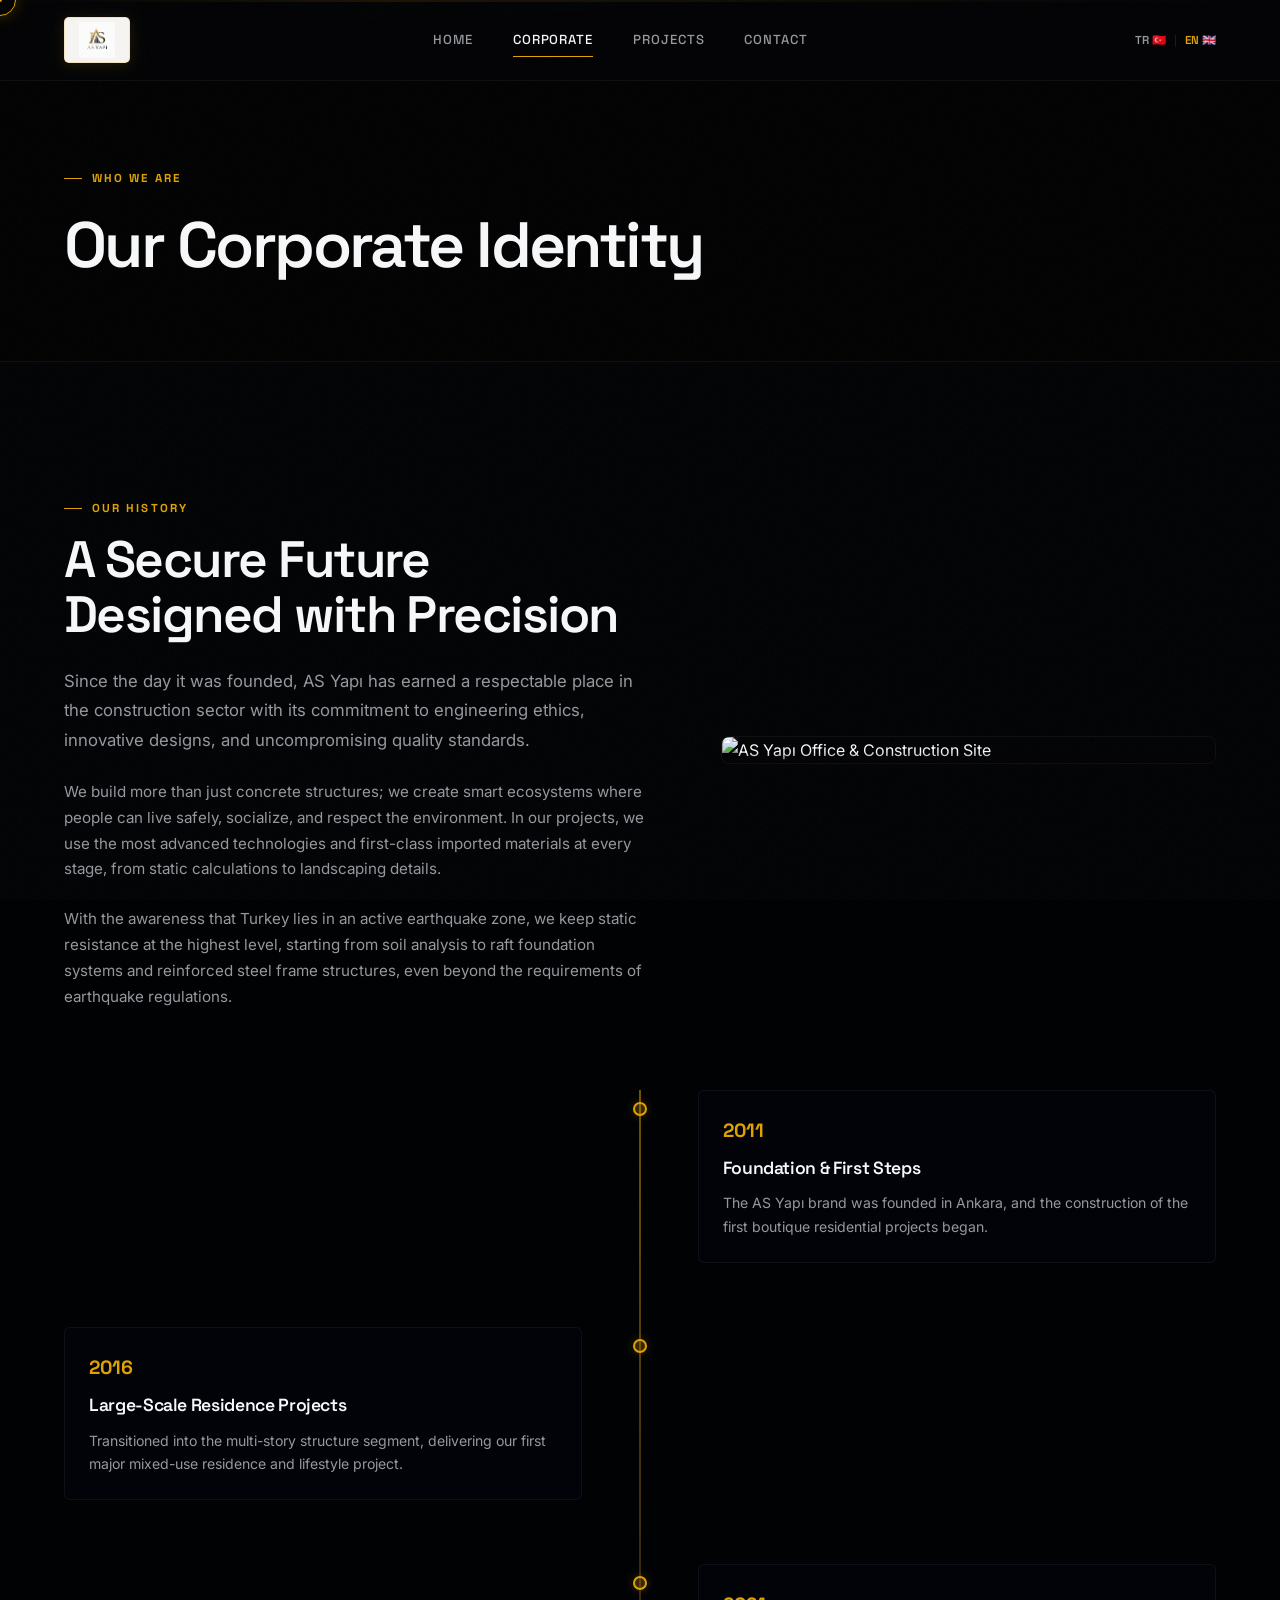
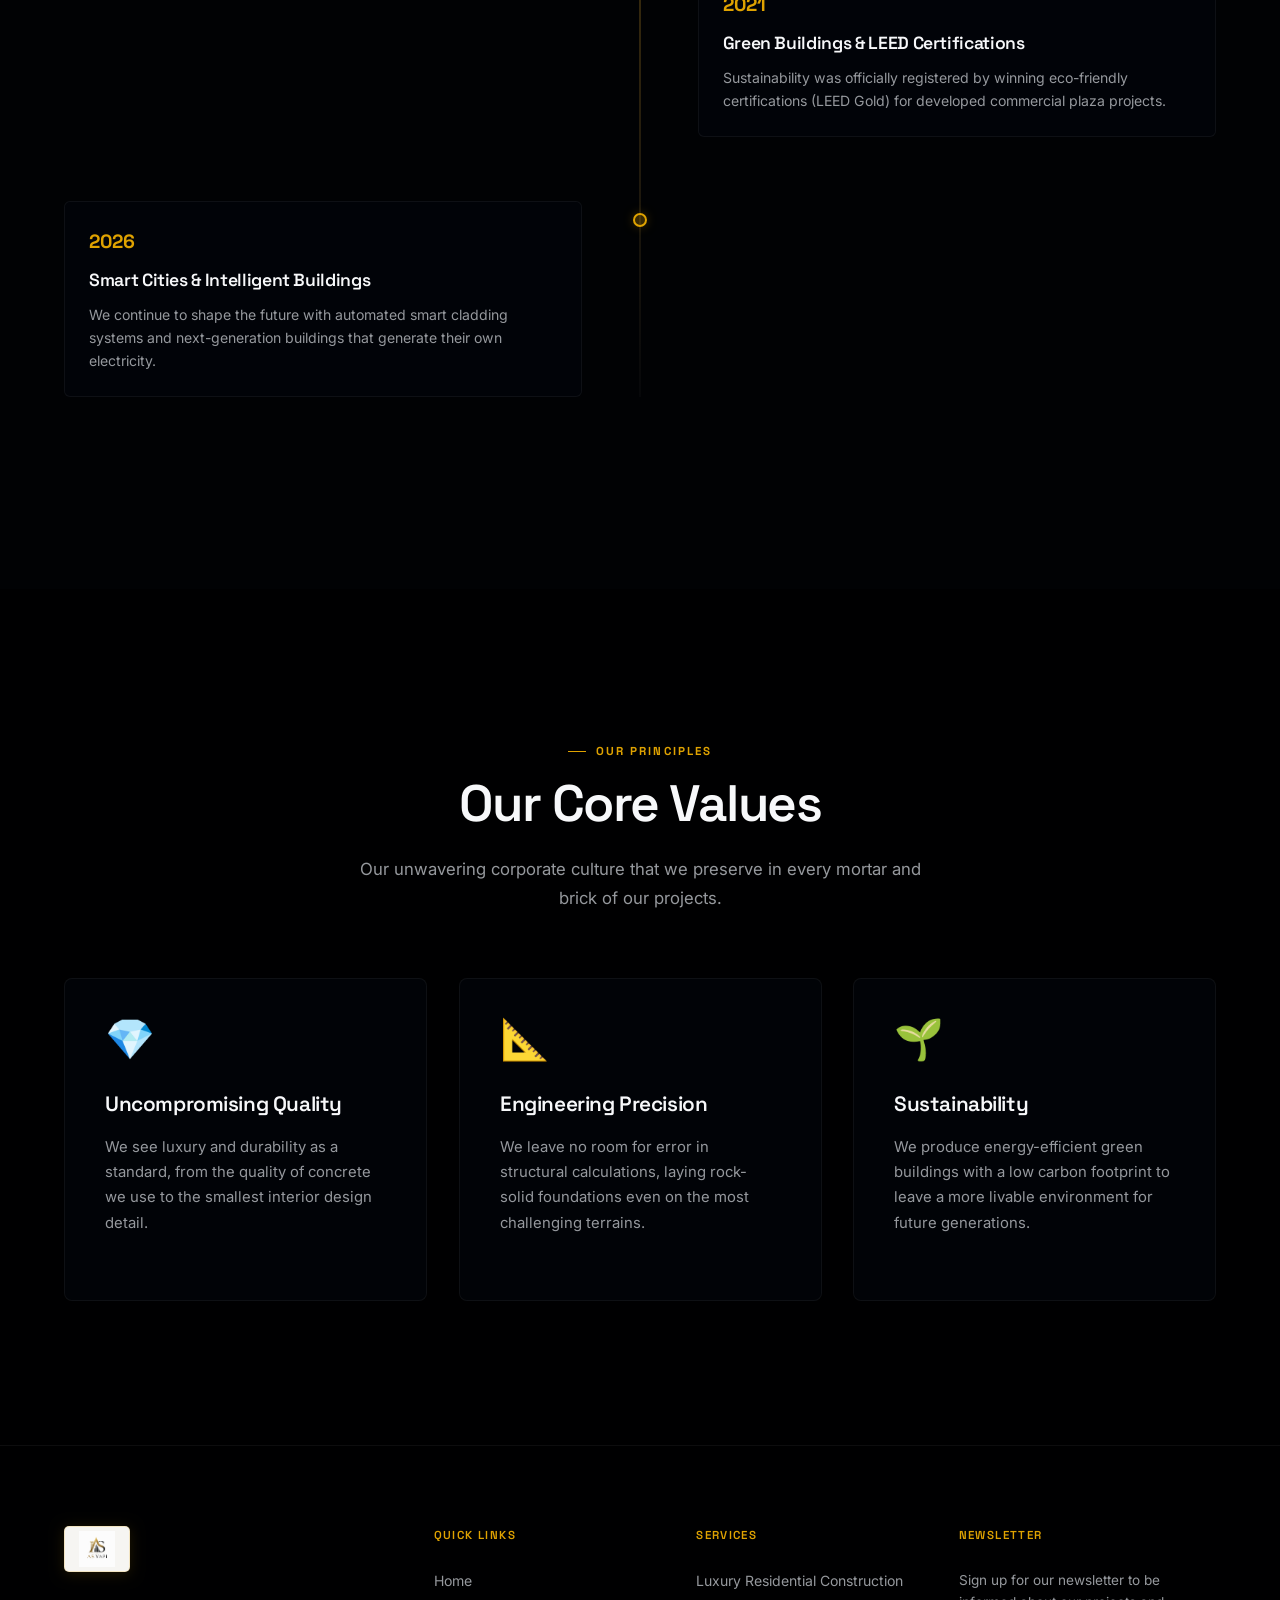
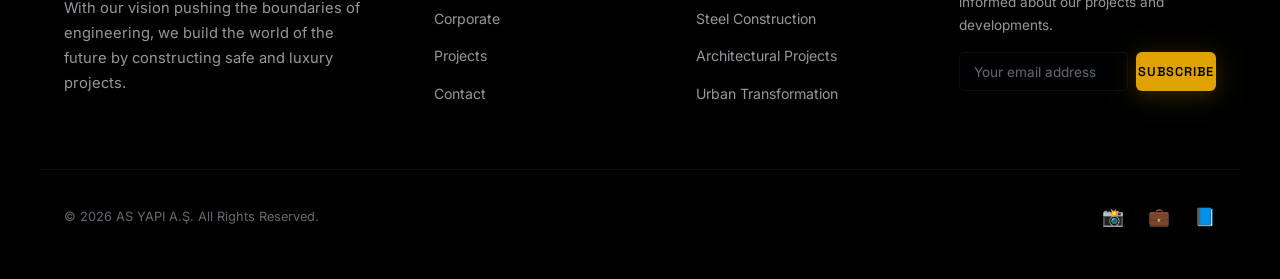
==== commit a8eec933: "feat: integrate AS Yapı logo across all pages Replace text placeholder logo with logo.jpeg image bad" ====
--- a/about-en.html
+++ b/about-en.html
@@ -30,8 +30,7 @@
   <header class="glass-header">
     <div class="container nav-container">
       <a href="index-en.html" class="logo">
-        <span class="logo-icon"></span>
-        AS<span>YAPI</span>
+        <img src="logo.jpeg" alt="AS Yapı" class="logo-img">
       </a>
       
       <nav class="nav-menu">
@@ -178,8 +177,7 @@
     <div class="container footer-grid">
       <div class="footer-brand">
         <a href="index-en.html" class="logo">
-          <span class="logo-icon"></span>
-          AS<span>YAPI</span>
+          <img src="logo.jpeg" alt="AS Yapı" class="logo-img">
         </a>
         <p>With our vision pushing the boundaries of engineering, we build the world of the future by constructing safe and luxury projects.</p>
       </div>
--- a/style.css
+++ b/style.css
@@ -1,68 +1,105 @@
-/* AS Yapı - Premium Kurumsal Mimarlık & İnşaat Tasarım Sistemi */
+/* AS Yapı — Premium Tasarım Sistemi v2 */
 
 @import url('https://fonts.googleapis.com/css2?family=Inter:wght@300;400;500;600;700&family=Space+Grotesk:wght@300;400;500;600;700&display=swap');
 
 :root {
-  --bg-dark: #0b0f19;
-  --bg-darker: #05070c;
-  --bg-card: rgba(17, 24, 39, 0.65);
-  --bg-card-hover: rgba(31, 41, 55, 0.8);
-  
-  --primary: #d4af37; /* Metalik Altın / Pirinç */
-  --primary-glow: rgba(212, 175, 55, 0.25);
-  --primary-dim: #b5922a;
-  
-  --text-main: #f9fafb;
-  --text-muted: #9ca3af;
-  --text-dim: #6b7280;
-  
-  --border: rgba(255, 255, 255, 0.05);
-  --border-hover: rgba(212, 175, 55, 0.3);
-  
+  --gold:        oklch(75% 0.155 81);
+  --gold-dim:    oklch(64% 0.135 81);
+  --gold-glow:   oklch(75% 0.155 81 / 0.25);
+  --gold-border: oklch(75% 0.155 81 / 0.32);
+
+  --surface-0: oklch(4%  0.010 258);
+  --surface-1: oklch(8%  0.015 258);
+  --surface-2: oklch(10% 0.015 258);
+  --surface-3: oklch(14% 0.015 258);
+  --surface-card:       oklch(12% 0.015 258 / 0.65);
+  --surface-card-hover: oklch(18% 0.015 258 / 0.80);
+
+  --text-0: oklch(98% 0.003 264);
+  --text-1: oklch(68% 0.008 258);
+  --text-2: oklch(52% 0.010 258);
+
+  --border:       oklch(98% 0.003 264 / 0.05);
+  --border-hover: oklch(75% 0.155 81 / 0.32);
+
+  --success: oklch(72% 0.165 162);
+  --error:   oklch(60% 0.220 27);
+
+  /* legacy compat */
+  --bg-dark:       var(--surface-1);
+  --bg-darker:     var(--surface-0);
+  --bg-card:       var(--surface-card);
+  --bg-card-hover: var(--surface-card-hover);
+  --primary:       var(--gold);
+  --primary-glow:  var(--gold-glow);
+  --primary-dim:   var(--gold-dim);
+  --text-main:     var(--text-0);
+  --text-muted:    var(--text-1);
+  --text-dim:      var(--text-2);
+
   --font-heading: 'Space Grotesk', sans-serif;
-  --font-body: 'Inter', sans-serif;
-  
-  --ease-custom: cubic-bezier(0.16, 1, 0.3, 1);
-}
-
-/* Reset & Base Styles */
-*, *::before, *::after {
-  box-sizing: border-box;
-  margin: 0;
-  padding: 0;
-}
+  --font-body:    'Inter', sans-serif;
+  --ease-custom:  cubic-bezier(0.16, 1, 0.3, 1);
+}
+
+/* ── Reset ─────────────────────────────────────────────────── */
+*, *::before, *::after { box-sizing: border-box; margin: 0; padding: 0; }
 
 html {
   scroll-behavior: smooth;
-  background-color: var(--bg-dark);
+  background: var(--surface-1);
   font-size: 16px;
 }
-
 body {
-  background-color: var(--bg-dark);
-  color: var(--text-main);
+  background: var(--surface-1);
+  color: var(--text-0);
   font-family: var(--font-body);
   overflow-x: hidden;
   line-height: 1.65;
   -webkit-font-smoothing: antialiased;
 }
 
-/* Scrollbar */
-::-webkit-scrollbar {
-  width: 6px;
-}
-::-webkit-scrollbar-track {
-  background: var(--bg-darker);
-}
-::-webkit-scrollbar-thumb {
-  background: rgba(255, 255, 255, 0.08);
-  border-radius: 3px;
-}
-::-webkit-scrollbar-thumb:hover {
-  background: var(--primary);
-}
-
-/* Layout Utilities */
+/* Grain overlay */
+body::before {
+  content: '';
+  position: fixed;
+  inset: 0;
+  opacity: 0.038;
+  pointer-events: none;
+  z-index: 99997;
+  background-image: url("data:image/svg+xml,%3Csvg viewBox='0 0 200 200' xmlns='http://www.w3.org/2000/svg'%3E%3Cfilter id='n'%3E%3CfeTurbulence type='fractalNoise' baseFrequency='0.85' numOctaves='4' stitchTiles='stitch'/%3E%3C/filter%3E%3Crect width='100%25' height='100%25' filter='url(%23n)'/%3E%3C/svg%3E");
+  background-size: 200px 200px;
+  animation: grain 10s steps(10) infinite;
+}
+@keyframes grain {
+  0%   { background-position: 0 0; }
+  10%  { background-position: -5% -10%; }
+  20%  { background-position: -15% 5%; }
+  30%  { background-position: 7% -25%; }
+  40%  { background-position: -5% 25%; }
+  50%  { background-position: -15% 10%; }
+  60%  { background-position: 15% 0; }
+  70%  { background-position: 0 15%; }
+  80%  { background-position: 3% 35%; }
+  90%  { background-position: -10% 10%; }
+  100% { background-position: 0 0; }
+}
+
+@media (prefers-reduced-motion: reduce) {
+  *, *::before, *::after {
+    animation-duration: 0.01ms !important;
+    animation-iteration-count: 1 !important;
+    transition-duration: 0.01ms !important;
+  }
+}
+
+/* ── Scrollbar ─────────────────────────────────────────────── */
+::-webkit-scrollbar { width: 5px; }
+::-webkit-scrollbar-track { background: var(--surface-0); }
+::-webkit-scrollbar-thumb { background: oklch(98% 0.003 264 / 0.08); border-radius: 3px; }
+::-webkit-scrollbar-thumb:hover { background: var(--gold); }
+
+/* ── Layout ────────────────────────────────────────────────── */
 .container {
   max-width: 1200px;
   margin: 0 auto;
@@ -71,48 +108,40 @@
   z-index: 10;
 }
 
-/* Custom Cursor */
+/* ── Custom Cursor ─────────────────────────────────────────── */
 .custom-cursor {
   position: fixed;
-  width: 32px;
-  height: 32px;
-  border: 1px solid var(--primary);
+  width: 32px; height: 32px;
+  border: 1px solid var(--gold);
   border-radius: 50%;
   pointer-events: none;
   transform: translate(-50%, -50%);
   z-index: 99999;
   transition: width 0.3s var(--ease-custom), height 0.3s var(--ease-custom), background-color 0.3s;
-  box-shadow: 0 0 15px var(--primary-glow);
+  box-shadow: 0 0 15px var(--gold-glow);
 }
 .custom-cursor-dot {
   position: fixed;
-  width: 4px;
-  height: 4px;
-  background-color: var(--primary);
+  width: 4px; height: 4px;
+  background: var(--gold);
   border-radius: 50%;
   pointer-events: none;
   transform: translate(-50%, -50%);
   z-index: 100000;
 }
 .custom-cursor.grow {
-  width: 50px;
-  height: 50px;
-  background-color: rgba(212, 175, 55, 0.05);
-  border-color: var(--primary);
+  width: 50px; height: 50px;
+  background: oklch(75% 0.155 81 / 0.05);
 }
 @media (hover: none) {
   .custom-cursor, .custom-cursor-dot { display: none !important; }
 }
 
-/* Grid System */
-.grid {
-  display: grid;
-  gap: 2rem;
-}
+/* ── Grid ──────────────────────────────────────────────────── */
+.grid { display: grid; gap: 2rem; }
 .grid-2 { grid-template-columns: 1fr; }
 .grid-3 { grid-template-columns: 1fr; }
 .grid-4 { grid-template-columns: 1fr; }
-
 @media (min-width: 768px) {
   .grid-2 { grid-template-columns: repeat(2, 1fr); }
   .grid-3 { grid-template-columns: repeat(2, 1fr); }
@@ -123,148 +152,146 @@
   .grid-4 { grid-template-columns: repeat(4, 1fr); }
 }
 
-/* Typography & Headings */
+/* ── Typography ────────────────────────────────────────────── */
 h1, h2, h3, h4, h5, h6 {
   font-family: var(--font-heading);
   font-weight: 600;
   letter-spacing: -0.02em;
-  color: var(--text-main);
+  color: var(--text-0);
 }
 
 .section-badge {
   font-family: var(--font-heading);
-  font-size: 0.8rem;
+  font-size: 0.72rem;
   text-transform: uppercase;
-  color: var(--primary);
-  letter-spacing: 0.15em;
+  color: var(--gold);
+  letter-spacing: 0.18em;
   font-weight: 700;
-  display: inline-block;
-  margin-bottom: 0.75rem;
+  display: inline-flex;
+  align-items: center;
+  gap: 10px;
+  margin-bottom: 0.9rem;
+}
+.section-badge::before {
+  content: '';
+  width: 18px; height: 1px;
+  background: var(--gold);
+  flex-shrink: 0;
 }
 
 .section-title {
-  font-size: 2.25rem;
-  line-height: 1.2;
+  font-size: 2.5rem;
+  line-height: 1.08;
   margin-bottom: 1.5rem;
-}
-@media (min-width: 768px) {
-  .section-title { font-size: 2.75rem; }
-}
+  letter-spacing: -0.03em;
+}
+@media (min-width: 768px) { .section-title { font-size: 3.2rem; } }
 
 .section-desc {
-  color: var(--text-muted);
+  color: var(--text-1);
   max-width: 600px;
   margin-bottom: 3rem;
   font-size: 1.05rem;
-}
-
-/* Buttons */
+  line-height: 1.75;
+}
+
+/* ── Buttons ───────────────────────────────────────────────── */
 .btn {
   display: inline-flex;
   align-items: center;
   justify-content: center;
-  padding: 0.85rem 1.75rem;
+  padding: 0.9rem 1.85rem;
   font-family: var(--font-heading);
-  font-size: 0.9rem;
+  font-size: 0.85rem;
   font-weight: 600;
   text-transform: uppercase;
-  letter-spacing: 0.05em;
-  border-radius: 4px;
+  letter-spacing: 0.07em;
+  border-radius: 3px;
   cursor: pointer;
   text-decoration: none;
-  transition: all 0.3s var(--ease-custom);
   border: 1px solid transparent;
   gap: 0.75rem;
+  position: relative;
+  overflow: hidden;
+  will-change: transform;
+  transition: box-shadow 0.35s var(--ease-custom), background 0.3s, border-color 0.3s;
 }
 .btn-primary {
-  background: var(--primary);
-  color: var(--bg-darker);
-  box-shadow: 0 4px 20px var(--primary-glow);
+  background: var(--gold);
+  color: var(--surface-0);
+  box-shadow: 0 4px 24px var(--gold-glow);
 }
 .btn-primary:hover {
-  background: var(--text-main);
-  box-shadow: 0 8px 30px rgba(255, 255, 255, 0.1);
-  transform: translateY(-2px);
+  box-shadow: 0 8px 36px oklch(75% 0.155 81 / 0.42);
 }
 .btn-secondary {
   background: transparent;
-  color: var(--text-main);
-  border-color: rgba(255, 255, 255, 0.15);
+  color: var(--text-0);
+  border-color: oklch(98% 0.003 264 / 0.14);
 }
 .btn-secondary:hover {
-  background: rgba(255, 255, 255, 0.05);
-  border-color: var(--primary);
-  transform: translateY(-2px);
-}
-
-/* Glass Header & Navbar */
+  border-color: var(--gold);
+  box-shadow: 0 0 20px var(--gold-glow);
+}
+
+/* ── Header ────────────────────────────────────────────────── */
 header.glass-header {
   position: fixed;
-  top: 0;
-  left: 0;
+  top: 0; left: 0;
   width: 100%;
   z-index: 1000;
-  background: rgba(11, 15, 25, 0.75);
-  backdrop-filter: blur(16px);
-  -webkit-backdrop-filter: blur(16px);
+  background: oklch(8% 0.015 258 / 0.78);
+  backdrop-filter: blur(20px);
+  -webkit-backdrop-filter: blur(20px);
   border-bottom: 1px solid var(--border);
-  transition: background 0.3s, padding 0.3s;
+  transition: background 0.4s, border-color 0.4s;
+}
+header.glass-header.compact {
+  background: oklch(8% 0.015 258 / 0.97);
+  border-bottom-color: oklch(75% 0.155 81 / 0.12);
 }
 header.glass-header .nav-container {
   display: flex;
   justify-content: space-between;
   align-items: center;
   height: 80px;
-}
+  transition: height 0.4s var(--ease-custom);
+}
+header.glass-header.compact .nav-container { height: 62px; }
+
 .logo {
-  font-family: var(--font-heading);
-  font-size: 1.45rem;
-  font-weight: 700;
-  color: var(--text-main);
-  text-decoration: none;
-  letter-spacing: -1px;
   display: flex;
   align-items: center;
-  gap: 8px;
-}
-.logo-icon {
-  width: 24px;
-  height: 24px;
-  border: 2px solid var(--primary);
-  transform: rotate(45deg);
-  position: relative;
-  display: inline-block;
-}
-.logo-icon::after {
-  content: '';
-  position: absolute;
-  top: 50%;
-  left: 50%;
-  width: 6px;
-  height: 6px;
-  background-color: var(--primary);
-  transform: translate(-50%, -50%);
-}
-.logo span {
-  color: var(--primary);
-}
-
-.nav-menu {
-  display: none;
-  gap: 2.25rem;
-  align-items: center;
-}
-@media (min-width: 768px) {
-  .nav-menu { display: flex; }
-}
+  text-decoration: none;
+  flex-shrink: 0;
+}
+.logo-img {
+  height: 46px;
+  width: auto;
+  display: block;
+  border-radius: 5px;
+  padding: 4px 14px;
+  background: oklch(97% 0.004 85);
+  border: 1px solid oklch(75% 0.155 81 / 0.20);
+  box-shadow: 0 2px 14px oklch(75% 0.155 81 / 0.14), 0 0 0 0 oklch(75% 0.155 81 / 0);
+  transition: box-shadow 0.35s var(--ease-custom), border-color 0.35s;
+}
+.logo:hover .logo-img {
+  box-shadow: 0 4px 28px oklch(75% 0.155 81 / 0.32), 0 0 0 1px oklch(75% 0.155 81 / 0.15);
+  border-color: oklch(75% 0.155 81 / 0.50);
+}
+
+.nav-menu { display: none; gap: 2.5rem; align-items: center; }
+@media (min-width: 768px) { .nav-menu { display: flex; } }
+
 .nav-item {
-  color: var(--text-muted);
+  color: var(--text-1);
   text-decoration: none;
   font-weight: 500;
-  font-size: 0.9rem;
+  font-size: 0.82rem;
   font-family: var(--font-heading);
   text-transform: uppercase;
-  letter-spacing: 0.05em;
+  letter-spacing: 0.07em;
   transition: color 0.3s;
   position: relative;
   padding: 6px 0;
@@ -272,1149 +299,665 @@
 .nav-item::after {
   content: '';
   position: absolute;
-  bottom: 0;
-  left: 0;
-  width: 0;
-  height: 1px;
-  background-color: var(--primary);
-  transition: width 0.3s;
-}
-.nav-item:hover {
-  color: var(--text-main);
-}
-.nav-item:hover::after, .nav-item.active::after {
-  width: 100%;
-}
-.nav-item.active {
-  color: var(--text-main);
-}
-
-/* Mobile Menu Hamburger */
+  bottom: 0; left: 0;
+  width: 0; height: 1px;
+  background: var(--gold);
+  transition: width 0.35s var(--ease-custom);
+}
+.nav-item:hover { color: var(--text-0); }
+.nav-item:hover::after, .nav-item.active::after { width: 100%; }
+.nav-item.active { color: var(--text-0); }
+
+/* ── Hamburger ─────────────────────────────────────────────── */
 .hamburger {
-  display: flex;
-  flex-direction: column;
-  gap: 6px;
-  background: transparent;
-  border: none;
-  cursor: pointer;
-  padding: 5px;
-  z-index: 1001;
-}
-@media (min-width: 768px) {
-  .hamburger { display: none; }
-}
+  display: flex; flex-direction: column; gap: 6px;
+  background: transparent; border: none;
+  cursor: pointer; padding: 5px; z-index: 1001;
+}
+@media (min-width: 768px) { .hamburger { display: none; } }
 .hamburger span {
-  display: block;
-  width: 24px;
-  height: 2px;
-  background-color: var(--text-main);
-  transition: transform 0.3s, opacity 0.3s;
-}
-.hamburger.active span:nth-child(1) {
-  transform: translateY(8px) rotate(45deg);
-}
-.hamburger.active span:nth-child(2) {
-  opacity: 0;
-}
-.hamburger.active span:nth-child(3) {
-  transform: translateY(-8px) rotate(-45deg);
-}
-
-/* Mobile Dropdown Nav */
+  display: block; width: 24px; height: 2px;
+  background: var(--text-0);
+  transition: transform 0.3s var(--ease-custom), opacity 0.3s;
+}
+.hamburger.active span:nth-child(1) { transform: translateY(8px) rotate(45deg); }
+.hamburger.active span:nth-child(2) { opacity: 0; transform: scaleX(0); }
+.hamburger.active span:nth-child(3) { transform: translateY(-8px) rotate(-45deg); }
+
+/* ── Mobile Nav ────────────────────────────────────────────── */
 .mobile-nav {
   position: fixed;
-  top: 0;
-  right: -100%;
-  width: 300px;
-  height: 100vh;
-  background: #0e1422;
+  top: 0; right: -100%;
+  width: 300px; height: 100vh;
+  background: var(--surface-2);
   border-left: 1px solid var(--border);
-  padding: 100px 30px 30px 30px;
-  display: flex;
-  flex-direction: column;
-  gap: 2rem;
+  padding: 100px 30px 30px;
+  display: flex; flex-direction: column; gap: 2rem;
   z-index: 999;
-  transition: right 0.4s var(--ease-custom);
-  box-shadow: -10px 0 30px rgba(0,0,0,0.5);
-}
-.mobile-nav.active {
-  right: 0;
-}
-.mobile-nav .nav-item {
-  font-size: 1.1rem;
-}
-
-/* Grid Background Layout */
+  transition: right 0.45s var(--ease-custom);
+  box-shadow: -10px 0 40px oklch(0% 0 0 / 0.5);
+}
+.mobile-nav.active { right: 0; }
+.mobile-nav .nav-item { font-size: 1.1rem; }
+
+/* ── Background Grid ───────────────────────────────────────── */
 .bg-grid-lines {
-  position: fixed;
-  top: 0;
-  left: 0;
-  width: 100vw;
-  height: 100vh;
-  background-image: 
-    linear-gradient(rgba(255, 255, 255, 0.005) 1px, transparent 1px),
-    linear-gradient(90deg, rgba(255, 255, 255, 0.005) 1px, transparent 1px);
+  position: fixed; top: 0; left: 0;
+  width: 100vw; height: 100vh;
+  background-image:
+    linear-gradient(oklch(98% 0.003 264 / 0.004) 1px, transparent 1px),
+    linear-gradient(90deg, oklch(98% 0.003 264 / 0.004) 1px, transparent 1px);
   background-size: 80px 80px;
-  pointer-events: none;
-  z-index: 1;
-}
-
-/* Hero Section with Full-Page Peeling Facade Animation */
+  pointer-events: none; z-index: 1;
+}
+
+/* ── Hero Section ──────────────────────────────────────────── */
 .hero-section {
   position: relative;
-  height: 100vh;
-  width: 100%;
-  padding-top: 0;
-  display: flex;
-  align-items: center;
-  overflow: hidden;
-  z-index: 2;
-}
-
+  height: 100vh; width: 100%;
+  display: flex; align-items: center;
+  overflow: hidden; z-index: 2;
+}
 .hero-bg-wrapper {
-  position: absolute;
-  top: 0;
-  left: 0;
-  width: 100%;
-  height: 100%;
-  z-index: 1;
-  perspective: 1500px;
+  position: absolute; inset: 0;
+  z-index: 1; perspective: 1500px;
   transform-style: preserve-3d;
 }
-
 .hero-bg-layer {
-  position: absolute;
-  top: 0;
-  left: 0;
-  width: 100%;
-  height: 100%;
+  position: absolute; inset: 0;
   background-size: cover;
   background-position: center;
-  background-repeat: no-repeat;
   transform-style: preserve-3d;
 }
-
-/* Layer 1: Blueprint */
 .layer-blueprint-bg {
   z-index: 10;
   background-image: url('https://images.unsplash.com/photo-1503387762-592dedb8267e?auto=format&fit=crop&w=2000&q=80');
   filter: brightness(0.2) contrast(1.2);
 }
 .blueprint-overlay-grid {
-  position: absolute;
-  top: 0;
-  left: 0;
-  width: 100%;
-  height: 100%;
-  background-image: 
-    linear-gradient(rgba(0, 191, 255, 0.04) 1px, transparent 1px),
-    linear-gradient(90deg, rgba(0, 191, 255, 0.04) 1px, transparent 1px);
+  position: absolute; inset: 0;
+  background-image:
+    linear-gradient(oklch(60% 0.2 220 / 0.04) 1px, transparent 1px),
+    linear-gradient(90deg, oklch(60% 0.2 220 / 0.04) 1px, transparent 1px);
   background-size: 50px 50px;
 }
-
-/* Layer 2: Structure (Splits Top/Bottom) */
-.layer-structure-bg {
-  z-index: 20;
-  background: transparent !important;
-}
+.layer-structure-bg { z-index: 20; background: transparent !important; }
 .structure-half {
-  position: absolute;
-  left: 0;
-  width: 100%;
-  height: 50%;
-  background-size: cover;
-  background-repeat: no-repeat;
+  position: absolute; left: 0; width: 100%; height: 50%;
+  background-size: cover; background-repeat: no-repeat;
   overflow: hidden;
   filter: brightness(0.35) contrast(1.1);
-  transform-style: preserve-3d;
-  backface-visibility: hidden;
+  transform-style: preserve-3d; backface-visibility: hidden;
 }
 .structure-top {
   top: 0;
   background-image: url('https://images.unsplash.com/photo-1504307651254-35680f356dfd?auto=format&fit=crop&w=2000&q=80');
-  background-position: center top;
-  background-size: 100vw 100vh;
-  border-bottom: 1px dashed rgba(212, 175, 55, 0.25);
+  background-position: center top; background-size: 100vw 100vh;
+  border-bottom: 1px dashed oklch(75% 0.155 81 / 0.22);
   transform-origin: center top;
 }
 .structure-bottom {
   bottom: 0;
   background-image: url('https://images.unsplash.com/photo-1504307651254-35680f356dfd?auto=format&fit=crop&w=2000&q=80');
-  background-position: center bottom;
-  background-size: 100vw 100vh;
+  background-position: center bottom; background-size: 100vw 100vh;
   transform-origin: center bottom;
 }
-
-/* Layer 3: Completed Facade (Splits Left/Right) */
-.layer-facade-bg {
-  z-index: 30;
-  background: transparent !important;
-}
+.layer-facade-bg { z-index: 30; background: transparent !important; }
 .facade-half {
-  position: absolute;
-  top: 0;
-  width: 50%;
-  height: 100%;
-  background-size: cover;
-  background-repeat: no-repeat;
-  overflow: hidden;
-  transform-style: preserve-3d;
-  backface-visibility: hidden;
+  position: absolute; top: 0; width: 50%; height: 100%;
+  background-size: cover; background-repeat: no-repeat;
+  overflow: hidden; transform-style: preserve-3d; backface-visibility: hidden;
 }
 .facade-left {
   left: 0;
   background-image: url('https://images.unsplash.com/photo-1486406146926-c627a92ad1ab?auto=format&fit=crop&w=2000&q=80');
-  background-position: left center;
-  background-size: 100vw 100vh;
-  border-right: 1px solid rgba(212, 175, 55, 0.35);
+  background-position: left center; background-size: 100vw 100vh;
+  border-right: 1px solid oklch(75% 0.155 81 / 0.35);
   transform-origin: left center;
 }
 .facade-right {
   right: 0;
   background-image: url('https://images.unsplash.com/photo-1486406146926-c627a92ad1ab?auto=format&fit=crop&w=2000&q=80');
-  background-position: right center;
-  background-size: 100vw 100vh;
+  background-position: right center; background-size: 100vw 100vh;
   transform-origin: right center;
 }
-
-/* Dark Vignette Overlay for perfect readability */
 .hero-vignette {
-  position: absolute;
-  top: 0;
-  left: 0;
-  width: 100%;
-  height: 100%;
-  background: radial-gradient(circle at 25% 50%, rgba(11, 15, 25, 0.4) 0%, rgba(11, 15, 25, 0.88) 75%);
-  z-index: 35;
-  pointer-events: none;
-}
-
-.hero-content-overlay {
-  position: relative;
-  z-index: 40;
-  width: 100%;
-}
-
-.hero-layout {
-  display: flex;
-  align-items: center;
-  width: 100%;
-}
-
-.hero-content {
-  position: relative;
-  z-index: 10;
-}
+  position: absolute; inset: 0;
+  background: radial-gradient(ellipse at 22% 55%, oklch(8% 0.015 258 / 0.38) 0%, oklch(8% 0.015 258 / 0.92) 72%);
+  z-index: 35; pointer-events: none;
+}
+.hero-content-overlay { position: relative; z-index: 40; width: 100%; }
+.hero-content { position: relative; z-index: 10; }
+
 .hero-title {
-  font-size: 3rem;
-  line-height: 1.1;
+  font-size: 3.5rem;
+  line-height: 1.04;
   font-weight: 700;
-  margin-bottom: 1.5rem;
-}
-@media (min-width: 768px) {
-  .hero-title { font-size: 4rem; }
-}
-.hero-title span {
-  color: var(--primary);
-  display: block;
-}
+  margin-bottom: 1.75rem;
+  letter-spacing: -0.04em;
+}
+@media (min-width: 768px)  { .hero-title { font-size: 5rem; } }
+@media (min-width: 1024px) { .hero-title { font-size: 5.75rem; } }
+.hero-title span { color: var(--gold); display: block; }
+
 .hero-description {
-  color: var(--text-muted);
-  font-size: 1.1rem;
+  color: var(--text-1);
+  font-size: 1.05rem;
   margin-bottom: 2.5rem;
-  max-width: 500px;
-}
-.hero-actions {
-  display: flex;
-  gap: 1rem;
-  flex-wrap: wrap;
-}
-
-/* Technical annotations over background */
+  max-width: 460px;
+  line-height: 1.75;
+}
+.hero-actions { display: flex; gap: 1rem; flex-wrap: wrap; }
+
+/* Tech labels */
 .tech-label {
   position: absolute;
-  background: rgba(11, 15, 25, 0.85);
-  border: 1px solid var(--primary);
-  border-radius: 4px;
+  background: oklch(8% 0.015 258 / 0.9);
+  border: 1px solid var(--gold);
+  border-radius: 3px;
   padding: 6px 12px;
   font-family: var(--font-heading);
-  font-size: 0.75rem;
-  color: var(--primary);
+  font-size: 0.7rem;
+  color: var(--gold);
   font-weight: 700;
-  letter-spacing: 0.05em;
+  letter-spacing: 0.06em;
   white-space: nowrap;
   pointer-events: none;
   opacity: 0;
   transition: opacity 0.3s;
-  display: flex;
-  align-items: center;
-  gap: 8px;
+  display: flex; align-items: center; gap: 8px;
   backdrop-filter: blur(4px);
 }
 .tech-label::before {
   content: '';
-  width: 6px;
-  height: 6px;
-  background-color: var(--primary);
+  width: 5px; height: 5px;
+  background: var(--gold);
   border-radius: 50%;
-}
-.label-facade-screen { bottom: 15%; right: 5%; }
+  flex-shrink: 0;
+  animation: dot-pulse 2s ease-in-out infinite;
+}
+@keyframes dot-pulse {
+  0%, 100% { opacity: 1; }
+  50% { opacity: 0.25; }
+}
+.label-facade-screen   { bottom: 15%; right: 5%; }
 .label-structure-screen { bottom: 25%; right: 10%; }
 .label-blueprint-screen { bottom: 35%; right: 15%; }
 
-/* Scroll Göstergesi */
+/* Scroll indicator */
 .scroll-indicator {
-  position: absolute;
-  bottom: 30px;
-  left: 50%;
+  position: absolute; bottom: 30px; left: 50%;
   transform: translateX(-50%);
-  display: flex;
-  flex-direction: column;
-  align-items: center;
-  gap: 8px;
+  display: flex; flex-direction: column; align-items: center; gap: 8px;
   font-family: var(--font-heading);
-  font-size: 0.7rem;
-  text-transform: uppercase;
-  letter-spacing: 0.1em;
-  color: var(--text-dim);
-  z-index: 10;
+  font-size: 0.64rem; text-transform: uppercase; letter-spacing: 0.12em;
+  color: var(--text-2); z-index: 45;
 }
 .scroll-mouse {
-  width: 18px;
-  height: 28px;
-  border: 2px solid var(--text-dim);
-  border-radius: 10px;
-  position: relative;
+  width: 18px; height: 28px;
+  border: 1.5px solid var(--text-2);
+  border-radius: 10px; position: relative;
 }
 .scroll-mouse::after {
   content: '';
-  width: 2px;
-  height: 6px;
-  background-color: var(--primary);
-  position: absolute;
-  top: 6px;
-  left: 50%;
+  width: 2px; height: 6px;
+  background: var(--gold);
+  position: absolute; top: 6px; left: 50%;
   transform: translateX(-50%);
   border-radius: 1px;
-  animation: scrollWheel 1.5s infinite;
+  animation: scrollWheel 1.5s ease-in-out infinite;
 }
 @keyframes scrollWheel {
-  0% { transform: translate(-50%, 0); opacity: 1; }
-  100% { transform: translate(-50%, 6px); opacity: 0; }
-}
-
-/* Corporate Highlights / Counters Section */
+  0%   { transform: translate(-50%, 0); opacity: 1; }
+  100% { transform: translate(-50%, 7px); opacity: 0; }
+}
+
+/* ── Stats ─────────────────────────────────────────────────── */
 .highlights-section {
-  padding: 5rem 0;
+  padding: 6rem 0;
   border-top: 1px solid var(--border);
   border-bottom: 1px solid var(--border);
-  background: var(--bg-darker);
-  position: relative;
-  z-index: 10;
+  background: var(--surface-0);
+  position: relative; z-index: 10; overflow: hidden;
+}
+.highlights-section::before {
+  content: '';
+  position: absolute; top: 50%; left: 50%;
+  transform: translate(-50%, -50%);
+  width: 600px; height: 200px;
+  background: radial-gradient(ellipse, oklch(75% 0.155 81 / 0.04) 0%, transparent 70%);
+  pointer-events: none;
 }
 .stats-grid {
   display: grid;
   grid-template-columns: repeat(2, 1fr);
-  gap: 2rem;
+  gap: 0;
 }
 @media (min-width: 1024px) {
   .stats-grid { grid-template-columns: repeat(4, 1fr); }
 }
 .stat-card {
   text-align: center;
-  padding: 1rem;
+  padding: 2.5rem 1.5rem;
+  position: relative;
+}
+.stat-card + .stat-card { border-left: 1px solid var(--border); }
+@media (max-width: 1023px) {
+  .stat-card:nth-child(odd) { border-left: none; }
+  .stat-card:nth-child(3),
+  .stat-card:nth-child(4) { border-top: 1px solid var(--border); }
 }
 .stat-number {
   font-family: var(--font-heading);
-  font-size: 2.5rem;
+  font-size: 3.5rem;
   font-weight: 700;
-  color: var(--primary);
+  color: var(--gold);
   line-height: 1;
-  margin-bottom: 0.5rem;
-}
-@media (min-width: 768px) {
-  .stat-number { font-size: 3.5rem; }
+  margin-bottom: 1rem;
+  letter-spacing: -0.05em;
+  display: inline-block;
+  position: relative;
+}
+@media (min-width: 768px) { .stat-number { font-size: 4.5rem; } }
+.stat-number::after {
+  content: '';
+  position: absolute;
+  bottom: -6px; left: 50%;
+  transform: translateX(-50%);
+  width: 20px; height: 1px;
+  background: var(--gold); opacity: 0.5;
 }
 .stat-title {
-  font-size: 0.9rem;
+  font-size: 0.75rem;
   text-transform: uppercase;
-  letter-spacing: 0.05em;
-  color: var(--text-muted);
-}
-
-/* Services Section */
+  letter-spacing: 0.08em;
+  color: var(--text-1);
+  margin-top: 1.25rem;
+}
+
+/* ── Services ──────────────────────────────────────────────── */
 .services-section {
-  padding: 8rem 0;
-  position: relative;
-  z-index: 10;
+  padding: 9rem 0;
+  position: relative; z-index: 10;
 }
 .service-card {
-  background: var(--bg-card);
+  background: var(--surface-card);
   border: 1px solid var(--border);
   border-radius: 8px;
   padding: 2.5rem;
-  transition: all 0.4s var(--ease-custom);
   position: relative;
   overflow: hidden;
   height: 100%;
+  transform-style: preserve-3d;
+  will-change: transform;
+  transition: border-color 0.4s, box-shadow 0.4s;
 }
 .service-card::before {
   content: '';
   position: absolute;
-  top: 0;
-  left: 0;
-  width: 100%;
-  height: 3px;
-  background: var(--primary);
+  top: 0; left: 0; width: 100%; height: 2px;
+  background: var(--gold);
   transform: scaleX(0);
   transform-origin: left;
-  transition: transform 0.4s var(--ease-custom);
-}
-.service-card:hover {
-  background: var(--bg-card-hover);
-  border-color: var(--border-hover);
-  transform: translateY(-5px);
-  box-shadow: 0 15px 30px rgba(0,0,0,0.3);
-}
-.service-card:hover::before {
-  transform: scaleX(1);
-}
-.service-icon {
-  color: var(--primary);
-  margin-bottom: 1.5rem;
-}
-.service-icon svg {
-  width: 48px;
-  height: 48px;
-}
-.service-title {
-  font-size: 1.35rem;
-  margin-bottom: 1rem;
-}
-.service-text {
-  color: var(--text-muted);
-  font-size: 0.95rem;
-  margin-bottom: 1.5rem;
-}
-.service-list {
-  list-style: none;
-  display: flex;
-  flex-direction: column;
-  gap: 0.5rem;
-}
+  transition: transform 0.5s var(--ease-custom);
+}
+.service-card::after {
+  content: '';
+  position: absolute; inset: 0;
+  background: radial-gradient(ellipse at 50% 0%, oklch(75% 0.155 81 / 0.07) 0%, transparent 65%);
+  opacity: 0;
+  transition: opacity 0.5s;
+  pointer-events: none;
+}
+.service-card:hover { border-color: var(--border-hover); box-shadow: 0 20px 45px oklch(0% 0 0 / 0.3); }
+.service-card:hover::before { transform: scaleX(1); }
+.service-card:hover::after { opacity: 1; }
+
+.service-icon { color: var(--gold); margin-bottom: 1.75rem; font-size: 2.5rem; line-height: 1; }
+.service-icon svg { width: 44px; height: 44px; }
+.service-title { font-size: 1.3rem; margin-bottom: 0.85rem; }
+.service-text { color: var(--text-1); font-size: 0.93rem; margin-bottom: 1.5rem; line-height: 1.7; }
+.service-list { list-style: none; display: flex; flex-direction: column; gap: 0.5rem; }
 .service-list-item {
-  font-size: 0.85rem;
-  color: var(--text-muted);
-  display: flex;
-  align-items: center;
-  gap: 8px;
+  font-size: 0.82rem; color: var(--text-1);
+  display: flex; align-items: center; gap: 10px;
 }
 .service-list-item::before {
-  content: '+';
-  color: var(--primary);
-  font-weight: 700;
-}
-
-/* Featured Projects Section */
+  content: '';
+  width: 12px; height: 1px;
+  background: var(--gold); flex-shrink: 0;
+}
+
+/* ── Featured Projects ─────────────────────────────────────── */
 .featured-section {
-  padding: 8rem 0;
-  background: var(--bg-darker);
-  position: relative;
-  z-index: 10;
+  padding: 9rem 0;
+  background: var(--surface-0);
+  position: relative; z-index: 10;
 }
 .project-header-row {
-  display: flex;
-  flex-direction: column;
-  justify-content: space-between;
-  align-items: flex-start;
-  margin-bottom: 3rem;
+  display: flex; flex-direction: column;
+  justify-content: space-between; align-items: flex-start;
+  margin-bottom: 3.5rem; gap: 1.5rem;
 }
 @media (min-width: 768px) {
-  .project-header-row {
-    flex-direction: row;
-    align-items: flex-end;
-  }
-}
-.project-filters {
-  display: flex;
-  gap: 0.5rem;
-  flex-wrap: wrap;
-  margin-top: 1rem;
-}
+  .project-header-row { flex-direction: row; align-items: flex-end; }
+}
+.project-filters { display: flex; gap: 0.5rem; flex-wrap: wrap; margin-top: 1rem; }
 .filter-btn {
   background: transparent;
   border: 1px solid var(--border);
-  color: var(--text-muted);
-  padding: 8px 16px;
-  border-radius: 4px;
+  color: var(--text-1);
+  padding: 8px 18px;
+  border-radius: 3px;
   cursor: pointer;
   font-family: var(--font-heading);
-  font-size: 0.8rem;
-  text-transform: uppercase;
-  letter-spacing: 0.05em;
-  transition: all 0.3s;
-}
-.filter-btn:hover, .filter-btn.active {
-  background: var(--primary);
-  border-color: var(--primary);
-  color: var(--bg-darker);
-  font-weight: 600;
-}
-
-/* Project Card Layout */
+  font-size: 0.75rem; text-transform: uppercase; letter-spacing: 0.07em;
+  transition: all 0.25s;
+}
+.filter-btn:hover { border-color: var(--gold); color: var(--text-0); }
+.filter-btn.active {
+  background: var(--gold);
+  border-color: var(--gold);
+  color: var(--surface-0);
+  font-weight: 700;
+}
+
+/* Project grid */
 .projects-grid {
-  display: grid;
-  gap: 2rem;
+  display: grid; gap: 2rem;
   grid-template-columns: 1fr;
+  min-height: 100px;
 }
 @media (min-width: 768px) {
   .projects-grid { grid-template-columns: repeat(2, 1fr); }
 }
 .project-card {
-  border-radius: 8px;
-  overflow: hidden;
-  background: var(--bg-card);
+  border-radius: 6px; overflow: hidden;
+  background: var(--surface-card);
   border: 1px solid var(--border);
-  transition: all 0.4s var(--ease-custom);
+  transition: border-color 0.4s var(--ease-custom), box-shadow 0.4s var(--ease-custom), transform 0.4s var(--ease-custom);
   position: relative;
-  display: flex;
-  flex-direction: column;
+  display: flex; flex-direction: column;
   cursor: pointer;
 }
-.project-card:hover {
-  transform: translateY(-5px);
-  border-color: var(--border-hover);
-  box-shadow: 0 15px 35px rgba(0,0,0,0.4);
-}
+.project-card::after {
+  content: '';
+  position: absolute; bottom: 0; left: 0;
+  width: 0; height: 2px;
+  background: var(--gold);
+  transition: width 0.55s var(--ease-custom);
+  z-index: 5;
+}
+.project-card:hover { transform: translateY(-6px); border-color: var(--border-hover); box-shadow: 0 20px 45px oklch(0% 0 0 / 0.45); }
+.project-card:hover::after { width: 100%; }
+
 .project-img-wrapper {
-  position: relative;
-  width: 100%;
-  padding-top: 60%; /* Aspect Ratio 5:3 */
-  overflow: hidden;
-}
+  position: relative; width: 100%; padding-top: 62%; overflow: hidden;
+}
+.project-img-wrapper::before {
+  content: '';
+  position: absolute; inset: 0;
+  background: linear-gradient(to bottom, transparent 45%, oklch(8% 0.015 258 / 0.65) 100%);
+  opacity: 0; transition: opacity 0.4s; z-index: 2;
+}
+.project-card:hover .project-img-wrapper::before { opacity: 1; }
+
 .project-img {
-  position: absolute;
-  top: 0;
-  left: 0;
-  width: 100%;
-  height: 100%;
+  position: absolute; inset: 0;
+  width: 100%; height: 100%;
   object-fit: cover;
-  transition: transform 0.6s var(--ease-custom);
-}
-.project-card:hover .project-img {
-  transform: scale(1.05);
-}
+  transition: transform 0.7s var(--ease-custom), filter 0.5s;
+}
+.project-card:hover .project-img { transform: scale(1.07); filter: brightness(0.82); }
+
 .project-overlay {
-  position: absolute;
-  top: 15px;
-  left: 15px;
-  background: rgba(11, 15, 25, 0.85);
-  border: 1px solid var(--primary);
-  border-radius: 4px;
+  position: absolute; top: 14px; left: 14px;
+  background: oklch(8% 0.015 258 / 0.9);
+  border: 1px solid var(--gold); border-radius: 3px;
   padding: 4px 10px;
-  font-family: var(--font-heading);
-  font-size: 0.7rem;
-  text-transform: uppercase;
-  color: var(--primary);
-  font-weight: 700;
-  z-index: 5;
-  backdrop-filter: blur(4px);
-}
-.project-info {
-  padding: 1.5rem;
-  display: flex;
-  flex-direction: column;
-  flex-grow: 1;
-}
+  font-family: var(--font-heading); font-size: 0.67rem;
+  text-transform: uppercase; color: var(--gold);
+  font-weight: 700; z-index: 5; backdrop-filter: blur(4px);
+}
+.project-info { padding: 1.5rem; display: flex; flex-direction: column; flex-grow: 1; }
 .project-meta {
-  display: flex;
-  justify-content: space-between;
-  font-family: var(--font-heading);
-  font-size: 0.8rem;
-  color: var(--text-dim);
-  margin-bottom: 0.5rem;
+  display: flex; justify-content: space-between;
+  font-family: var(--font-heading); font-size: 0.74rem;
+  color: var(--text-2); margin-bottom: 0.6rem;
 }
 .project-card-title {
-  font-size: 1.25rem;
-  margin-bottom: 0.75rem;
-  color: var(--text-main);
-  transition: color 0.3s;
-}
-.project-card:hover .project-card-title {
-  color: var(--primary);
-}
+  font-size: 1.2rem; margin-bottom: 0.75rem;
+  color: var(--text-0); transition: color 0.3s;
+}
+.project-card:hover .project-card-title { color: var(--gold); }
 .project-card-desc {
-  font-size: 0.88rem;
-  color: var(--text-muted);
-  line-height: 1.5;
-  display: -webkit-box;
-  -webkit-line-clamp: 2;
-  -webkit-box-orient: vertical;
-  overflow: hidden;
-  text-overflow: ellipsis;
-}
-
-/* Details Modal */
+  font-size: 0.87rem; color: var(--text-1); line-height: 1.55;
+  display: -webkit-box; -webkit-line-clamp: 2;
+  -webkit-box-orient: vertical; overflow: hidden;
+}
+
+/* ── Modal ─────────────────────────────────────────────────── */
 .modal-overlay {
-  position: fixed;
-  top: 0;
-  left: 0;
-  width: 100%;
-  height: 100%;
-  background: rgba(11, 15, 25, 0.95);
-  backdrop-filter: blur(8px);
+  position: fixed; inset: 0;
+  background: oklch(8% 0.015 258 / 0.96);
+  backdrop-filter: blur(12px); -webkit-backdrop-filter: blur(12px);
   z-index: 10000;
-  display: flex;
-  align-items: center;
-  justify-content: center;
-  opacity: 0;
-  pointer-events: none;
+  display: flex; align-items: center; justify-content: center;
+  opacity: 0; pointer-events: none;
   transition: opacity 0.3s ease;
 }
-.modal-overlay.active {
-  opacity: 1;
-  pointer-events: all;
-}
+.modal-overlay.active { opacity: 1; pointer-events: all; }
 .modal-card {
-  background: #0e1422;
+  background: var(--surface-2);
   border: 1px solid var(--border);
-  border-radius: 12px;
-  width: 90%;
-  max-width: 900px;
-  max-height: 90vh;
-  overflow-y: auto;
-  position: relative;
-  box-shadow: 0 25px 60px rgba(0,0,0,0.6);
+  border-radius: 10px;
+  width: 90%; max-width: 920px; max-height: 90vh;
+  overflow-y: auto; position: relative;
+  box-shadow: 0 30px 80px oklch(0% 0 0 / 0.7);
   padding: 30px;
-  display: grid;
-  grid-template-columns: 1fr;
-  gap: 2rem;
-}
-@media (min-width: 768px) {
-  .modal-card {
-    grid-template-columns: 1.2fr 1fr;
-  }
-}
+  display: grid; grid-template-columns: 1fr; gap: 2rem;
+  will-change: transform, opacity, filter;
+}
+@media (min-width: 768px) { .modal-card { grid-template-columns: 1.2fr 1fr; } }
+
 .modal-close {
-  position: absolute;
-  top: 20px;
-  right: 20px;
-  background: rgba(255, 255, 255, 0.05);
-  border: none;
-  border-radius: 50%;
-  width: 36px;
-  height: 36px;
-  display: flex;
-  align-items: center;
-  justify-content: center;
-  color: var(--text-muted);
-  cursor: pointer;
-  z-index: 10;
-  font-size: 1.2rem;
-  transition: all 0.2s;
-}
-.modal-close:hover {
-  background: var(--primary);
-  color: var(--bg-darker);
-}
-.modal-gallery {
-  display: flex;
-  flex-direction: column;
-  gap: 10px;
-}
-.modal-main-img {
-  width: 100%;
-  height: 250px;
-  object-fit: cover;
-  border-radius: 6px;
-}
-@media (min-width: 768px) {
-  .modal-main-img { height: 350px; }
-}
-.modal-thumbs {
-  display: grid;
-  grid-template-columns: repeat(3, 1fr);
-  gap: 10px;
-}
+  position: absolute; top: 18px; right: 18px;
+  background: oklch(98% 0.003 264 / 0.06);
+  border: 1px solid var(--border); border-radius: 50%;
+  width: 38px; height: 38px;
+  display: flex; align-items: center; justify-content: center;
+  color: var(--text-1); cursor: pointer; z-index: 10;
+  font-size: 1.1rem; transition: all 0.25s;
+}
+.modal-close:hover { background: var(--gold); color: var(--surface-0); border-color: var(--gold); }
+
+.modal-gallery { display: flex; flex-direction: column; gap: 10px; }
+.modal-main-img { width: 100%; height: 250px; object-fit: cover; border-radius: 5px; transition: filter 0.3s; }
+@media (min-width: 768px) { .modal-main-img { height: 360px; } }
+.modal-thumbs { display: grid; grid-template-columns: repeat(3, 1fr); gap: 8px; }
 .modal-thumb {
-  width: 100%;
-  height: 60px;
-  object-fit: cover;
-  border-radius: 4px;
-  cursor: pointer;
-  opacity: 0.6;
-  border: 2px solid transparent;
-  transition: all 0.2s;
-}
-.modal-thumb.active, .modal-thumb:hover {
-  opacity: 1;
-  border-color: var(--primary);
-}
-.modal-details {
-  display: flex;
-  flex-direction: column;
-  justify-content: space-between;
-}
-.modal-title {
-  font-size: 1.8rem;
-  margin-bottom: 10px;
-}
+  width: 100%; height: 62px; object-fit: cover; border-radius: 4px;
+  cursor: pointer; opacity: 0.55;
+  border: 2px solid transparent; transition: all 0.2s;
+}
+.modal-thumb.active, .modal-thumb:hover { opacity: 1; border-color: var(--gold); }
+
+.modal-details { display: flex; flex-direction: column; justify-content: space-between; }
+.modal-title { font-size: 1.75rem; margin-bottom: 12px; letter-spacing: -0.03em; }
 .modal-meta-grid {
-  display: grid;
-  grid-template-columns: repeat(2, 1fr);
-  gap: 10px;
+  display: grid; grid-template-columns: repeat(2, 1fr); gap: 10px;
   margin-bottom: 20px;
-  border-bottom: 1px solid var(--border);
-  border-top: 1px solid var(--border);
+  border-bottom: 1px solid var(--border); border-top: 1px solid var(--border);
   padding: 15px 0;
 }
-.modal-meta-item {
-  font-size: 0.85rem;
-}
-.modal-meta-label {
-  color: var(--text-dim);
-  text-transform: uppercase;
-  font-size: 0.75rem;
-  font-family: var(--font-heading);
-}
-.modal-meta-val {
-  font-weight: 600;
-  color: var(--text-main);
-  margin-top: 2px;
-}
-.modal-desc {
-  font-size: 0.92rem;
-  color: var(--text-muted);
-  margin-bottom: 20px;
-  line-height: 1.6;
-}
-.modal-features-title {
-  font-family: var(--font-heading);
-  font-size: 0.95rem;
-  color: var(--primary);
-  margin-bottom: 10px;
-  text-transform: uppercase;
-  letter-spacing: 0.05em;
-}
-.modal-features-list {
-  list-style: none;
-  display: flex;
-  flex-direction: column;
-  gap: 6px;
-  font-size: 0.85rem;
-  color: var(--text-muted);
-}
-.modal-feature-item {
-  display: flex;
-  align-items: center;
-  gap: 8px;
-}
-.modal-feature-item::before {
-  content: '+';
-  color: var(--primary);
-  font-weight: 700;
-}
-
-/* Contact & CTA Section */
-.contact-section {
-  padding: 8rem 0;
-  position: relative;
-  z-index: 10;
-}
-.contact-layout {
-  display: grid;
-  grid-template-columns: 1fr;
-  gap: 4rem;
-}
-@media (min-width: 1024px) {
-  .contact-layout {
-    grid-template-columns: 1fr 1.2fr;
-  }
-}
-.contact-info-block {
-  display: flex;
-  flex-direction: column;
-  justify-content: center;
-}
-.contact-details-list {
-  list-style: none;
-  display: flex;
-  flex-direction: column;
-  gap: 2rem;
-  margin-top: 2rem;
-}
-.contact-detail-item {
-  display: flex;
-  gap: 1.25rem;
-}
-.contact-icon {
-  color: var(--primary);
-  font-size: 1.5rem;
-}
-.contact-text h4 {
-  font-size: 0.9rem;
-  text-transform: uppercase;
-  letter-spacing: 0.05em;
-  color: var(--text-dim);
-  margin-bottom: 4px;
-}
-.contact-text p {
-  color: var(--text-main);
-  font-size: 1.05rem;
-  font-weight: 500;
-}
+.modal-meta-item { font-size: 0.85rem; }
+.modal-meta-label { color: var(--text-2); text-transform: uppercase; font-size: 0.7rem; font-family: var(--font-heading); letter-spacing: 0.06em; }
+.modal-meta-val { font-weight: 600; color: var(--text-0); margin-top: 3px; }
+.modal-desc { font-size: 0.9rem; color: var(--text-1); margin-bottom: 20px; line-height: 1.65; }
+.modal-features-title { font-family: var(--font-heading); font-size: 0.75rem; color: var(--gold); margin-bottom: 10px; text-transform: uppercase; letter-spacing: 0.08em; }
+.modal-features-list { list-style: none; display: flex; flex-direction: column; gap: 7px; font-size: 0.85rem; color: var(--text-1); }
+.modal-feature-item { display: flex; align-items: center; gap: 10px; }
+.modal-feature-item::before { content: ''; width: 12px; height: 1px; background: var(--gold); flex-shrink: 0; }
+
+/* ── Contact ────────────────────────────────────────────────── */
+.contact-section { padding: 9rem 0; position: relative; z-index: 10; }
+.contact-layout { display: grid; grid-template-columns: 1fr; gap: 5rem; }
+@media (min-width: 1024px) { .contact-layout { grid-template-columns: 1fr 1.3fr; } }
+.contact-info-block { display: flex; flex-direction: column; justify-content: center; }
+.contact-details-list { list-style: none; display: flex; flex-direction: column; gap: 2rem; margin-top: 2.5rem; }
+.contact-detail-item { display: flex; gap: 1.25rem; align-items: flex-start; }
+.contact-icon { color: var(--gold); font-size: 1.35rem; margin-top: 2px; }
+.contact-text h4 { font-size: 0.72rem; text-transform: uppercase; letter-spacing: 0.08em; color: var(--text-2); margin-bottom: 4px; font-family: var(--font-heading); }
+.contact-text p { color: var(--text-0); font-size: 1rem; font-weight: 500; }
 
 .contact-form {
-  background: var(--bg-card);
-  border: 1px solid var(--border);
-  border-radius: 12px;
-  padding: 2.5rem;
-  backdrop-filter: blur(8px);
-  position: relative;
-}
-.form-title {
-  font-size: 1.5rem;
-  margin-bottom: 2rem;
-}
-.form-group {
-  margin-bottom: 1.5rem;
-}
-.form-row {
-  display: grid;
-  grid-template-columns: 1fr;
-  gap: 1.5rem;
-}
-@media (min-width: 768px) {
-  .form-row {
-    grid-template-columns: 1fr 1fr;
-  }
-}
-.form-label {
-  display: block;
-  font-size: 0.8rem;
-  text-transform: uppercase;
-  color: var(--text-muted);
-  margin-bottom: 6px;
-  font-family: var(--font-heading);
-}
+  background: var(--surface-card);
+  border: 1px solid var(--border); border-radius: 10px;
+  padding: 2.75rem; backdrop-filter: blur(8px); position: relative;
+}
+.contact-form::before {
+  content: '';
+  position: absolute; top: 0; left: 0;
+  width: 100%; height: 2px;
+  background: linear-gradient(to right, transparent, var(--gold), transparent);
+  border-radius: 10px 10px 0 0;
+}
+.form-title { font-size: 1.45rem; margin-bottom: 2rem; letter-spacing: -0.03em; }
+.form-group { margin-bottom: 1.5rem; }
+.form-row { display: grid; grid-template-columns: 1fr; gap: 1.5rem; }
+@media (min-width: 768px) { .form-row { grid-template-columns: 1fr 1fr; } }
+.form-label { display: block; font-size: 0.72rem; text-transform: uppercase; letter-spacing: 0.08em; color: var(--text-1); margin-bottom: 7px; font-family: var(--font-heading); }
 .form-input, .form-textarea {
   width: 100%;
-  background: rgba(11, 15, 25, 0.5);
-  border: 1px solid var(--border);
-  border-radius: 6px;
-  color: var(--text-main);
-  padding: 0.85rem 1.2rem;
-  font-size: 0.95rem;
-  font-family: inherit;
-  outline: none;
-  transition: all 0.3s;
-}
-.form-input:focus, .form-textarea:focus {
-  border-color: var(--primary);
-  box-shadow: 0 0 10px var(--primary-glow);
-}
-.form-textarea {
-  height: 120px;
-  resize: vertical;
-}
+  background: oklch(8% 0.015 258 / 0.5);
+  border: 1px solid var(--border); border-radius: 5px;
+  color: var(--text-0); padding: 0.85rem 1.2rem;
+  font-size: 0.93rem; font-family: inherit; outline: none;
+  transition: border-color 0.3s, box-shadow 0.3s;
+}
+.form-input::placeholder, .form-textarea::placeholder { color: var(--text-2); }
+.form-input:focus, .form-textarea:focus { border-color: var(--gold); box-shadow: 0 0 0 3px var(--gold-glow); }
+.form-textarea { height: 130px; resize: vertical; }
 .form-submit-btn {
-  background: var(--primary);
-  color: var(--bg-darker);
-  border: none;
-  font-family: var(--font-heading);
-  font-weight: 700;
-  text-transform: uppercase;
-  padding: 1rem 2rem;
-  border-radius: 6px;
-  cursor: pointer;
-  transition: all 0.3s;
-  width: 100%;
-  box-shadow: 0 4px 20px var(--primary-glow);
-}
-.form-submit-btn:hover {
-  background: var(--text-main);
-  box-shadow: 0 8px 30px rgba(255,255,255,0.1);
-}
-.form-status {
-  margin-top: 15px;
-  font-size: 0.9rem;
-  font-weight: 600;
-  text-align: center;
-  display: none;
-}
-.form-status.success {
-  color: #10b981;
-  display: block;
-}
-.form-status.error {
-  color: #ef4444;
-  display: block;
-}
-
-/* Footer */
-footer {
-  border-top: 1px solid var(--border);
-  background: var(--bg-darker);
-  padding: 5rem 0 3rem 0;
-  position: relative;
-  z-index: 10;
-}
-.footer-grid {
-  display: grid;
-  grid-template-columns: 1fr;
-  gap: 3rem;
-  margin-bottom: 4rem;
-}
+  background: var(--gold); color: var(--surface-0);
+  border: none; font-family: var(--font-heading);
+  font-weight: 700; text-transform: uppercase; letter-spacing: 0.07em;
+  padding: 1rem 2rem; border-radius: 5px;
+  cursor: pointer; width: 100%;
+  box-shadow: 0 4px 24px var(--gold-glow);
+  transition: box-shadow 0.35s var(--ease-custom);
+  will-change: transform;
+}
+.form-submit-btn:hover { box-shadow: 0 8px 36px oklch(75% 0.155 81 / 0.42); }
+.form-status { margin-top: 15px; font-size: 0.88rem; font-weight: 600; text-align: center; display: none; }
+.form-status.success { color: var(--success); display: block; }
+.form-status.error   { color: var(--error);   display: block; }
+
+/* ── Footer ────────────────────────────────────────────────── */
+footer { border-top: 1px solid var(--border); background: var(--surface-0); padding: 5rem 0 3rem; position: relative; z-index: 10; }
+.footer-grid { display: grid; grid-template-columns: 1fr; gap: 3rem; margin-bottom: 4rem; }
+@media (min-width: 768px)  { .footer-grid { grid-template-columns: repeat(2, 1fr); } }
+@media (min-width: 1024px) { .footer-grid { grid-template-columns: 1.5fr 1fr 1fr 1.2fr; } }
+.footer-brand p { color: var(--text-1); font-size: 0.92rem; margin-top: 1.5rem; max-width: 300px; line-height: 1.7; }
+.footer-title { font-size: 0.72rem; text-transform: uppercase; letter-spacing: 0.12em; color: var(--gold); margin-bottom: 1.5rem; }
+.footer-links { list-style: none; display: flex; flex-direction: column; gap: 0.9rem; }
+.footer-link {
+  color: var(--text-1); text-decoration: none; font-size: 0.88rem;
+  transition: color 0.2s, padding-left 0.25s; display: block;
+}
+.footer-link:hover { color: var(--gold); padding-left: 4px; }
+.footer-bottom {
+  border-top: 1px solid var(--border); padding-top: 2rem;
+  display: flex; flex-direction: column; gap: 1rem;
+  align-items: center; justify-content: space-between;
+}
+@media (min-width: 768px) { .footer-bottom { flex-direction: row; } }
+.copyright { font-size: 0.8rem; color: var(--text-2); }
+.footer-socials { display: flex; gap: 1.5rem; }
+.social-icon { color: var(--text-2); text-decoration: none; transition: color 0.2s, transform 0.2s; font-size: 1.1rem; display: inline-block; }
+.social-icon:hover { color: var(--gold); transform: translateY(-2px); }
+
+/* ── Inner Pages ───────────────────────────────────────────── */
+.page-hero {
+  padding: 10rem 0 5rem;
+  background: var(--surface-0);
+  border-bottom: 1px solid var(--border);
+  position: relative; z-index: 10; overflow: hidden;
+}
+.page-hero::before {
+  content: '';
+  position: absolute; top: 0; left: 0;
+  width: 100%; height: 2px;
+  background: linear-gradient(to right, transparent 0%, var(--gold) 30%, transparent 100%);
+}
+.page-hero-title { font-size: 3rem; line-height: 1.1; margin-top: 0.5rem; letter-spacing: -0.04em; }
+@media (min-width: 768px) { .page-hero-title { font-size: 4rem; } }
+.page-content-sec { padding: 8rem 0; position: relative; z-index: 10; }
+
+/* About */
+.about-story-layout { display: grid; grid-template-columns: 1fr; gap: 4rem; align-items: center; }
+@media (min-width: 1024px) { .about-story-layout { grid-template-columns: 1.2fr 1fr; } }
+.story-img-card { position: relative; border-radius: 8px; overflow: hidden; border: 1px solid var(--border); }
+.story-img-card img { width: 100%; height: auto; display: block; }
+.story-img-card::after {
+  content: '';
+  position: absolute; bottom: 0; left: 0;
+  width: 100%; height: 40%;
+  background: linear-gradient(to top, oklch(8% 0.015 258 / 0.6), transparent);
+  pointer-events: none;
+}
+
+/* Timeline */
+.timeline-block { margin-top: 5rem; position: relative; }
+.timeline-block::before {
+  content: '';
+  position: absolute; top: 0; left: 20px;
+  height: 100%; width: 1px;
+  background: linear-gradient(to bottom, var(--gold), var(--border));
+}
+@media (min-width: 768px) { .timeline-block::before { left: 50%; transform: translateX(-50%); } }
+.timeline-item { position: relative; margin-bottom: 4rem; }
+.timeline-item::after { content: ''; display: table; clear: both; }
+.timeline-badge {
+  width: 14px; height: 14px;
+  border: 2px solid var(--gold);
+  background: var(--gold-glow);
+  border-radius: 50%;
+  position: absolute; left: 15px; top: 12px; z-index: 10;
+  box-shadow: 0 0 10px var(--gold-glow);
+}
+@media (min-width: 768px) { .timeline-badge { left: 50%; transform: translateX(-50%); } }
+.timeline-panel {
+  width: calc(100% - 60px); float: right;
+  padding: 1.5rem;
+  background: var(--surface-card);
+  border: 1px solid var(--border); border-radius: 6px;
+  transition: border-color 0.3s, box-shadow 0.3s;
+}
+.timeline-panel:hover { border-color: var(--border-hover); box-shadow: 0 10px 30px oklch(0% 0 0 / 0.2); }
 @media (min-width: 768px) {
-  .footer-grid { grid-template-columns: repeat(2, 1fr); }
-}
-@media (min-width: 1024px) {
-  .footer-grid { grid-template-columns: 1.5fr 1fr 1fr 1.2fr; }
-}
-.footer-brand p {
-  color: var(--text-muted);
-  font-size: 0.95rem;
-  margin-top: 1.5rem;
-  max-width: 320px;
-}
-.footer-title {
-  font-size: 1rem;
-  text-transform: uppercase;
-  letter-spacing: 0.05em;
-  color: var(--primary);
-  margin-bottom: 1.5rem;
-}
-.footer-links {
-  list-style: none;
-  display: flex;
-  flex-direction: column;
-  gap: 0.85rem;
-}
-.footer-link {
-  color: var(--text-muted);
-  text-decoration: none;
-  font-size: 0.9rem;
-  transition: color 0.2s;
-}
-.footer-link:hover {
-  color: var(--primary);
-}
-.footer-bottom {
-  border-top: 1px solid var(--border);
-  padding-top: 2rem;
-  display: flex;
-  flex-direction: column;
-  gap: 1rem;
-  align-items: center;
-  justify-content: space-between;
-}
-@media (min-width: 768px) {
-  .footer-bottom {
-    flex-direction: row;
-  }
-}
-.copyright {
-  font-size: 0.85rem;
-  color: var(--text-dim);
-}
-.footer-socials {
-  display: flex;
-  gap: 1.5rem;
-}
-.social-icon {
-  color: var(--text-dim);
-  text-decoration: none;
-  transition: color 0.2s;
-  font-size: 1.2rem;
-}
-.social-icon:hover {
-  color: var(--primary);
-}
-
-/* Page specific layouts (About / Projects / Contact pages) */
-.page-hero {
-  padding: 10rem 0 5rem 0;
-  background: var(--bg-darker);
-  border-bottom: 1px solid var(--border);
-  position: relative;
-  z-index: 10;
-}
-.page-hero-title {
-  font-size: 3rem;
-  line-height: 1.2;
-}
-
-.page-content-sec {
-  padding: 8rem 0;
-  position: relative;
-  z-index: 10;
-}
-
-/* About Story Layout */
-.about-story-layout {
-  display: grid;
-  grid-template-columns: 1fr;
-  gap: 4rem;
-  align-items: center;
-}
-@media (min-width: 1024px) {
-  .about-story-layout {
-    grid-template-columns: 1.2fr 1fr;
-  }
-}
-.story-img-card {
-  position: relative;
-  border-radius: 8px;
-  overflow: hidden;
-  border: 1px solid var(--border);
-}
-.story-img-card img {
-  width: 100%;
-  height: auto;
-  display: block;
-}
-
-/* Timeline Layout */
-.timeline-block {
-  margin-top: 5rem;
-  position: relative;
-}
-.timeline-block::before {
-  content: '';
-  position: absolute;
-  top: 0;
-  left: 20px;
-  height: 100%;
-  width: 2px;
-  background: var(--border);
-}
-@media (min-width: 768px) {
-  .timeline-block::before {
-    left: 50%;
-    transform: translateX(-50%);
-  }
-}
-.timeline-item {
-  position: relative;
-  margin-bottom: 4rem;
-}
-.timeline-item::after {
-  content: '';
-  display: table;
-  clear: both;
-}
-.timeline-badge {
-  width: 12px;
-  height: 12px;
-  border: 2px solid var(--primary);
-  background: var(--bg-dark);
-  border-radius: 50%;
-  position: absolute;
-  left: 15px;
-  top: 10px;
-  z-index: 10;
-}
-@media (min-width: 768px) {
-  .timeline-badge {
-    left: 50%;
-    transform: translateX(-50%);
-  }
-}
-.timeline-panel {
-  width: calc(100% - 60px);
-  float: right;
-  padding: 1.5rem;
-  background: var(--bg-card);
-  border: 1px solid var(--border);
-  border-radius: 6px;
-  position: relative;
-}
-@media (min-width: 768px) {
-  .timeline-panel {
-    width: 45%;
-  }
-  .timeline-item:nth-child(even) .timeline-panel {
-    float: left;
-  }
-}
-.timeline-year {
-  font-family: var(--font-heading);
-  font-size: 1.25rem;
-  color: var(--primary);
-  font-weight: 700;
-  margin-bottom: 0.5rem;
-}
-.timeline-title {
-  font-size: 1.15rem;
-  margin-bottom: 0.5rem;
-}
-.timeline-desc {
-  font-size: 0.9rem;
-  color: var(--text-muted);
-}
-
-/* Lenis Smooth Scroll Integration */
-html.lenis, html.lenis body {
-  height: auto;
-}
-.lenis.lenis-smooth {
-  scroll-behavior: auto !important;
-}
-.lenis.lenis-smooth [data-lenis-prevent] {
-  overflow: clip;
-}
-.lenis.lenis-stopped {
-  overflow: hidden;
-}
-.lenis.lenis-scrolling iframe {
-  pointer-events: none;
-}
-
-/* Premium Text Reveal Animation */
-.reveal-wrapper {
-  display: block;
-  overflow: hidden;
-  line-height: 1.15;
-  margin-bottom: 0.25rem;
-}
-.reveal-inner {
-  display: inline-block;
-  transform: translateY(105%);
-}
-.reveal-inner.highlight {
-  color: var(--primary);
-}
-
-/* Language Selector Styles */
-.lang-selector {
-  display: flex;
-  align-items: center;
-  gap: 8px;
-  font-family: var(--font-heading);
-  font-size: 0.75rem;
-  font-weight: 600;
-  z-index: 100;
-  margin-left: 1.5rem;
-}
-.lang-btn {
-  color: var(--text-muted);
-  text-decoration: none;
-  transition: color 0.3s;
-  display: flex;
-  align-items: center;
-  gap: 4px;
-}
-.lang-btn:hover, .lang-btn.active {
-  color: var(--primary);
-}
-.lang-divider {
-  color: rgba(255, 255, 255, 0.15);
-  font-weight: 300;
-}
-
-@media (max-width: 767px) {
-  .lang-selector {
-    margin-left: auto;
-    margin-right: 1.5rem;
-  }
-}
+  .timeline-panel { width: 45%; }
+  .timeline-item:nth-child(even) .timeline-panel { float: left; }
+}
+.timeline-year { font-family: var(--font-heading); font-size: 1.2rem; color: var(--gold); font-weight: 700; margin-bottom: 0.5rem; }
+.timeline-title { font-size: 1.1rem; margin-bottom: 0.5rem; }
+.timeline-desc { font-size: 0.88rem; color: var(--text-1); line-height: 1.65; }
+
+/* ── Lenis ─────────────────────────────────────────────────── */
+html.lenis, html.lenis body { height: auto; }
+.lenis.lenis-smooth { scroll-behavior: auto !important; }
+.lenis.lenis-smooth [data-lenis-prevent] { overflow: clip; }
+.lenis.lenis-stopped { overflow: hidden; }
+.lenis.lenis-scrolling iframe { pointer-events: none; }
+
+/* ── Text Reveal ───────────────────────────────────────────── */
+.reveal-wrapper { display: block; overflow: hidden; line-height: 1.1; margin-bottom: 0.2rem; }
+.reveal-inner { display: inline-block; transform: translateY(105%); filter: blur(4px); }
+.reveal-inner.highlight { color: var(--gold); }
+
+/* ── Language Selector ─────────────────────────────────────── */
+.lang-selector { display: flex; align-items: center; gap: 8px; font-family: var(--font-heading); font-size: 0.72rem; font-weight: 600; z-index: 100; margin-left: 1.5rem; }
+.lang-btn { color: var(--text-1); text-decoration: none; transition: color 0.3s; display: flex; align-items: center; gap: 4px; }
+.lang-btn:hover, .lang-btn.active { color: var(--gold); }
+.lang-divider { color: oklch(98% 0.003 264 / 0.15); font-weight: 300; }
+@media (max-width: 767px) { .lang-selector { margin-left: auto; margin-right: 1.5rem; } }
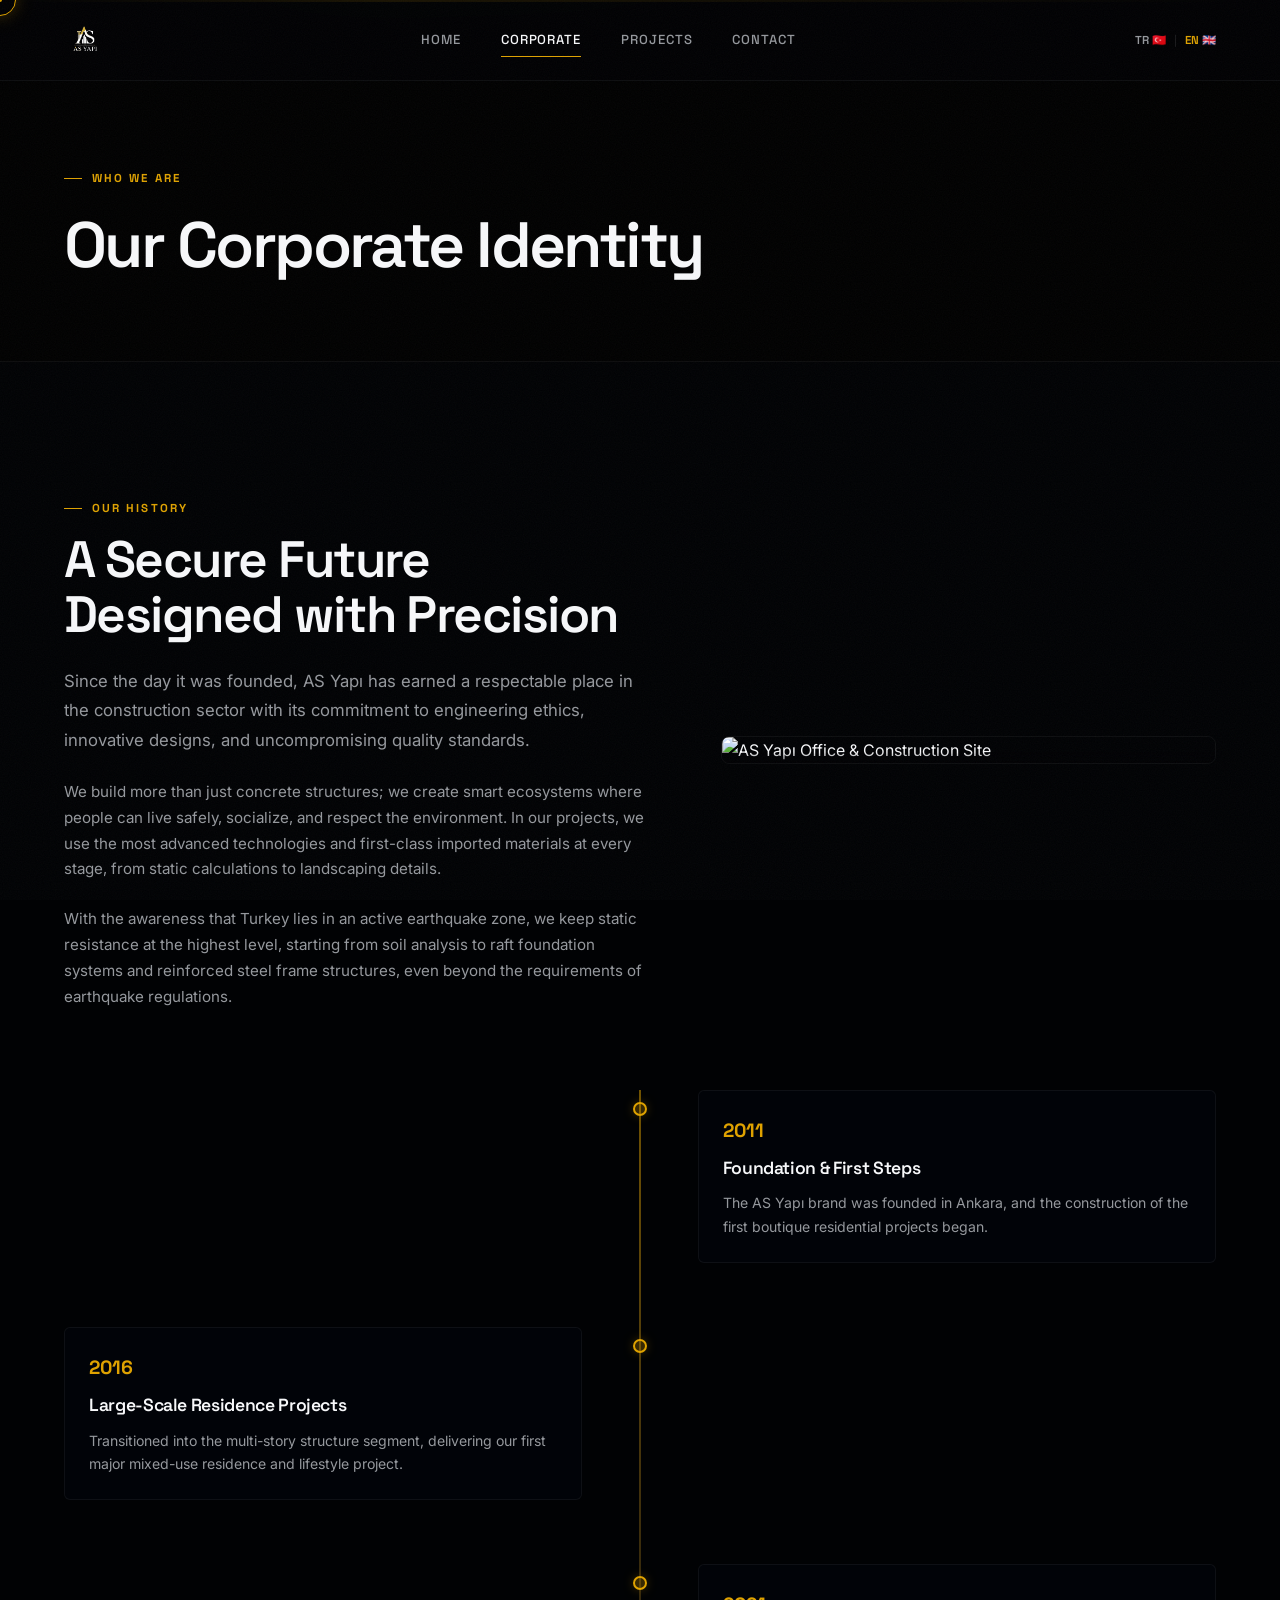
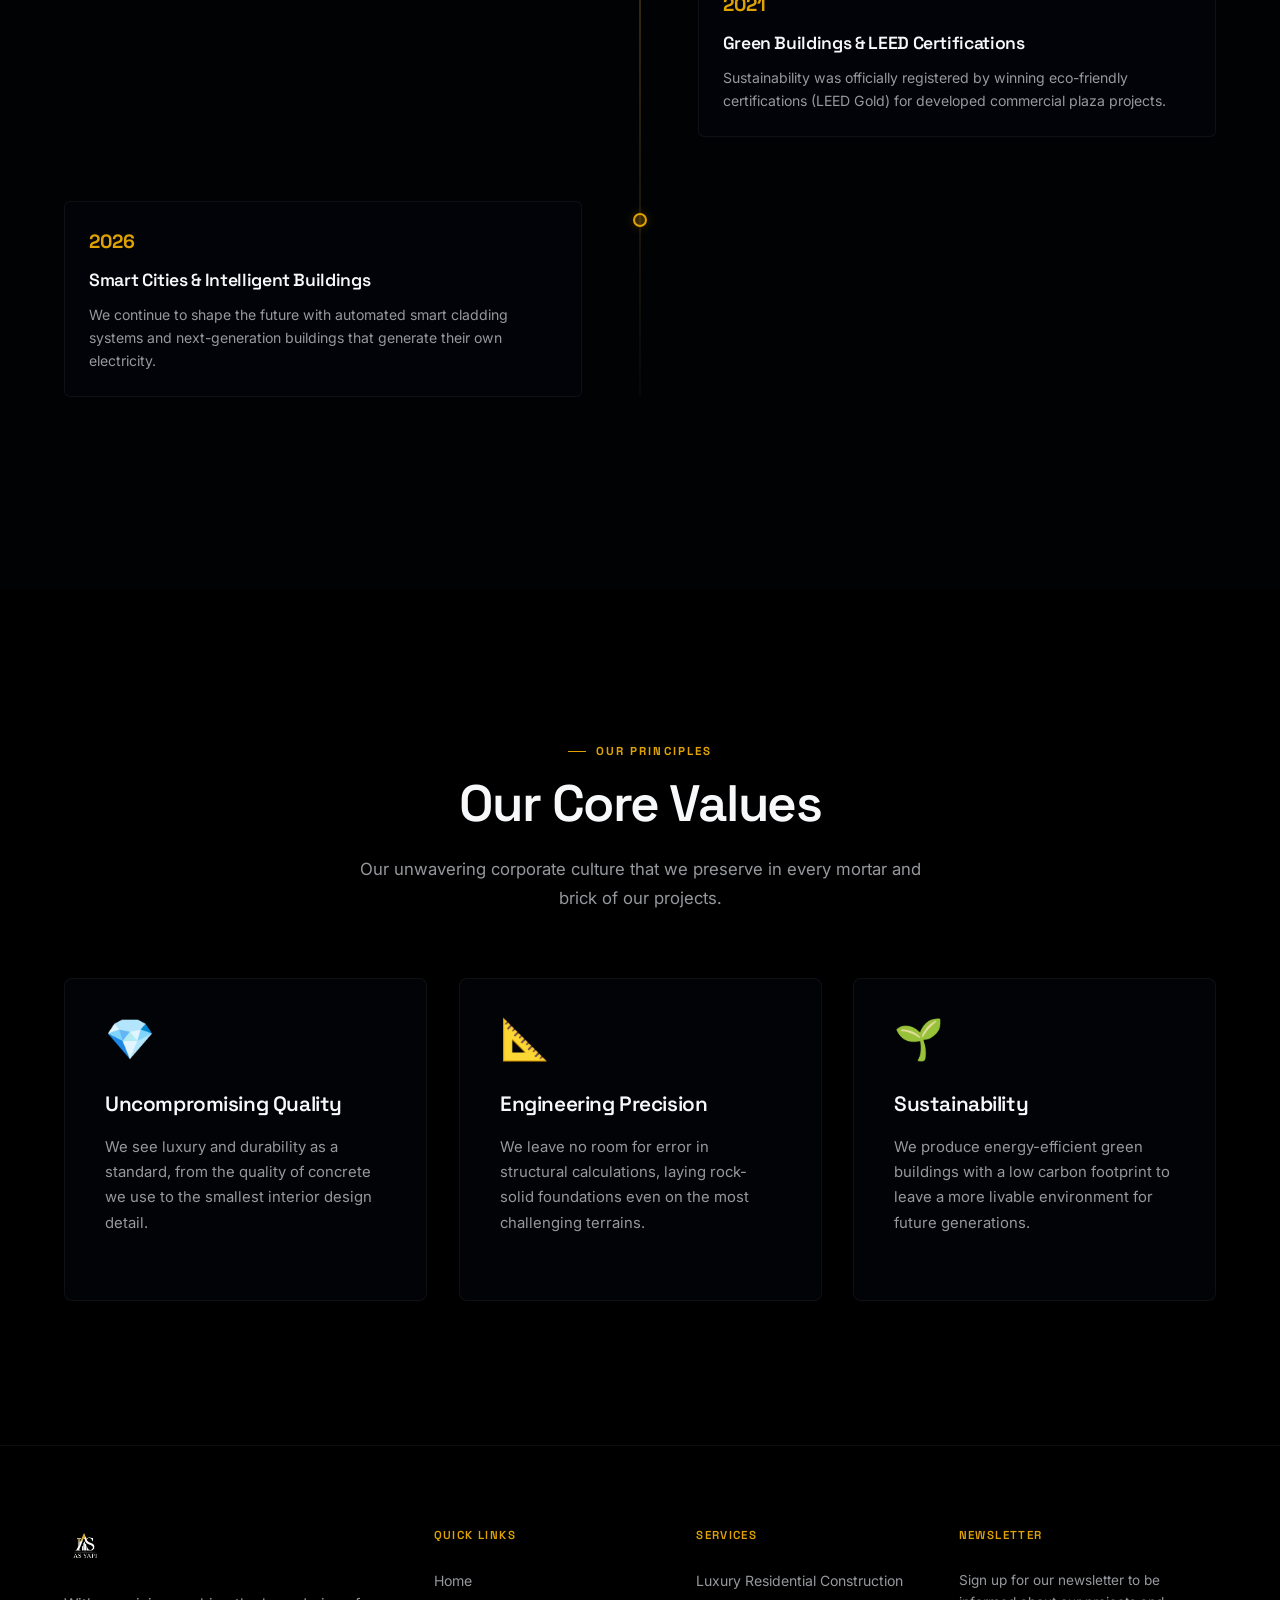
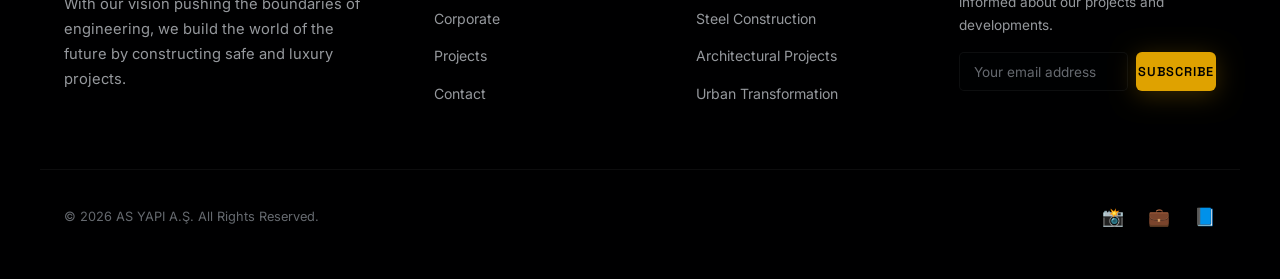
==== commit 10057dea: "style: convert logo.jpeg to transparent, dark-mode optimized logo.png and remove off-white backgroun" ====
--- a/about-en.html
+++ b/about-en.html
@@ -30,7 +30,7 @@
   <header class="glass-header">
     <div class="container nav-container">
       <a href="index-en.html" class="logo">
-        <img src="logo.jpeg" alt="AS Yapı" class="logo-img">
+        <img src="logo.png" alt="AS Yapı" class="logo-img">
       </a>
       
       <nav class="nav-menu">
@@ -177,7 +177,7 @@
     <div class="container footer-grid">
       <div class="footer-brand">
         <a href="index-en.html" class="logo">
-          <img src="logo.jpeg" alt="AS Yapı" class="logo-img">
+          <img src="logo.png" alt="AS Yapı" class="logo-img">
         </a>
         <p>With our vision pushing the boundaries of engineering, we build the world of the future by constructing safe and luxury projects.</p>
       </div>
--- a/style.css
+++ b/style.css
@@ -266,19 +266,13 @@
   flex-shrink: 0;
 }
 .logo-img {
-  height: 46px;
+  height: 42px;
   width: auto;
   display: block;
-  border-radius: 5px;
-  padding: 4px 14px;
-  background: oklch(97% 0.004 85);
-  border: 1px solid oklch(75% 0.155 81 / 0.20);
-  box-shadow: 0 2px 14px oklch(75% 0.155 81 / 0.14), 0 0 0 0 oklch(75% 0.155 81 / 0);
-  transition: box-shadow 0.35s var(--ease-custom), border-color 0.35s;
+  transition: transform 0.35s var(--ease-custom);
 }
 .logo:hover .logo-img {
-  box-shadow: 0 4px 28px oklch(75% 0.155 81 / 0.32), 0 0 0 1px oklch(75% 0.155 81 / 0.15);
-  border-color: oklch(75% 0.155 81 / 0.50);
+  transform: scale(1.05);
 }
 
 .nav-menu { display: none; gap: 2.5rem; align-items: center; }
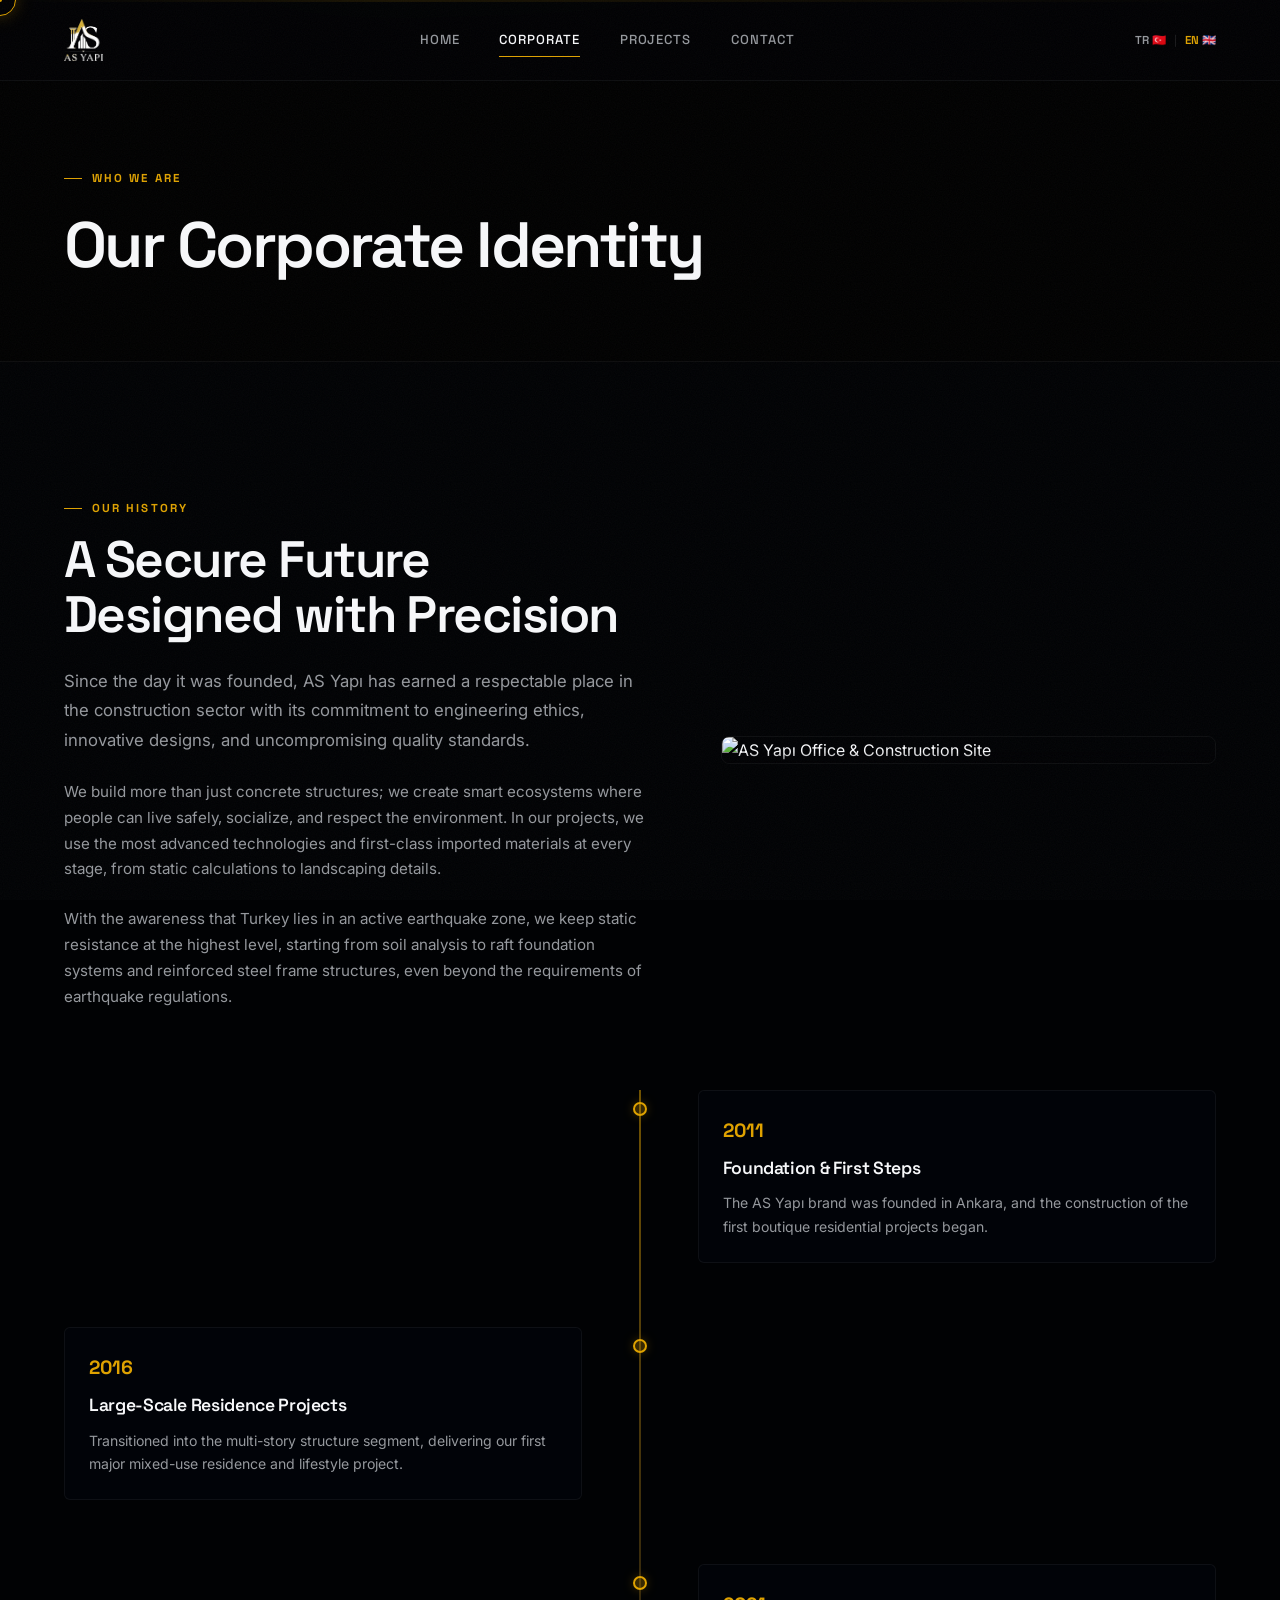
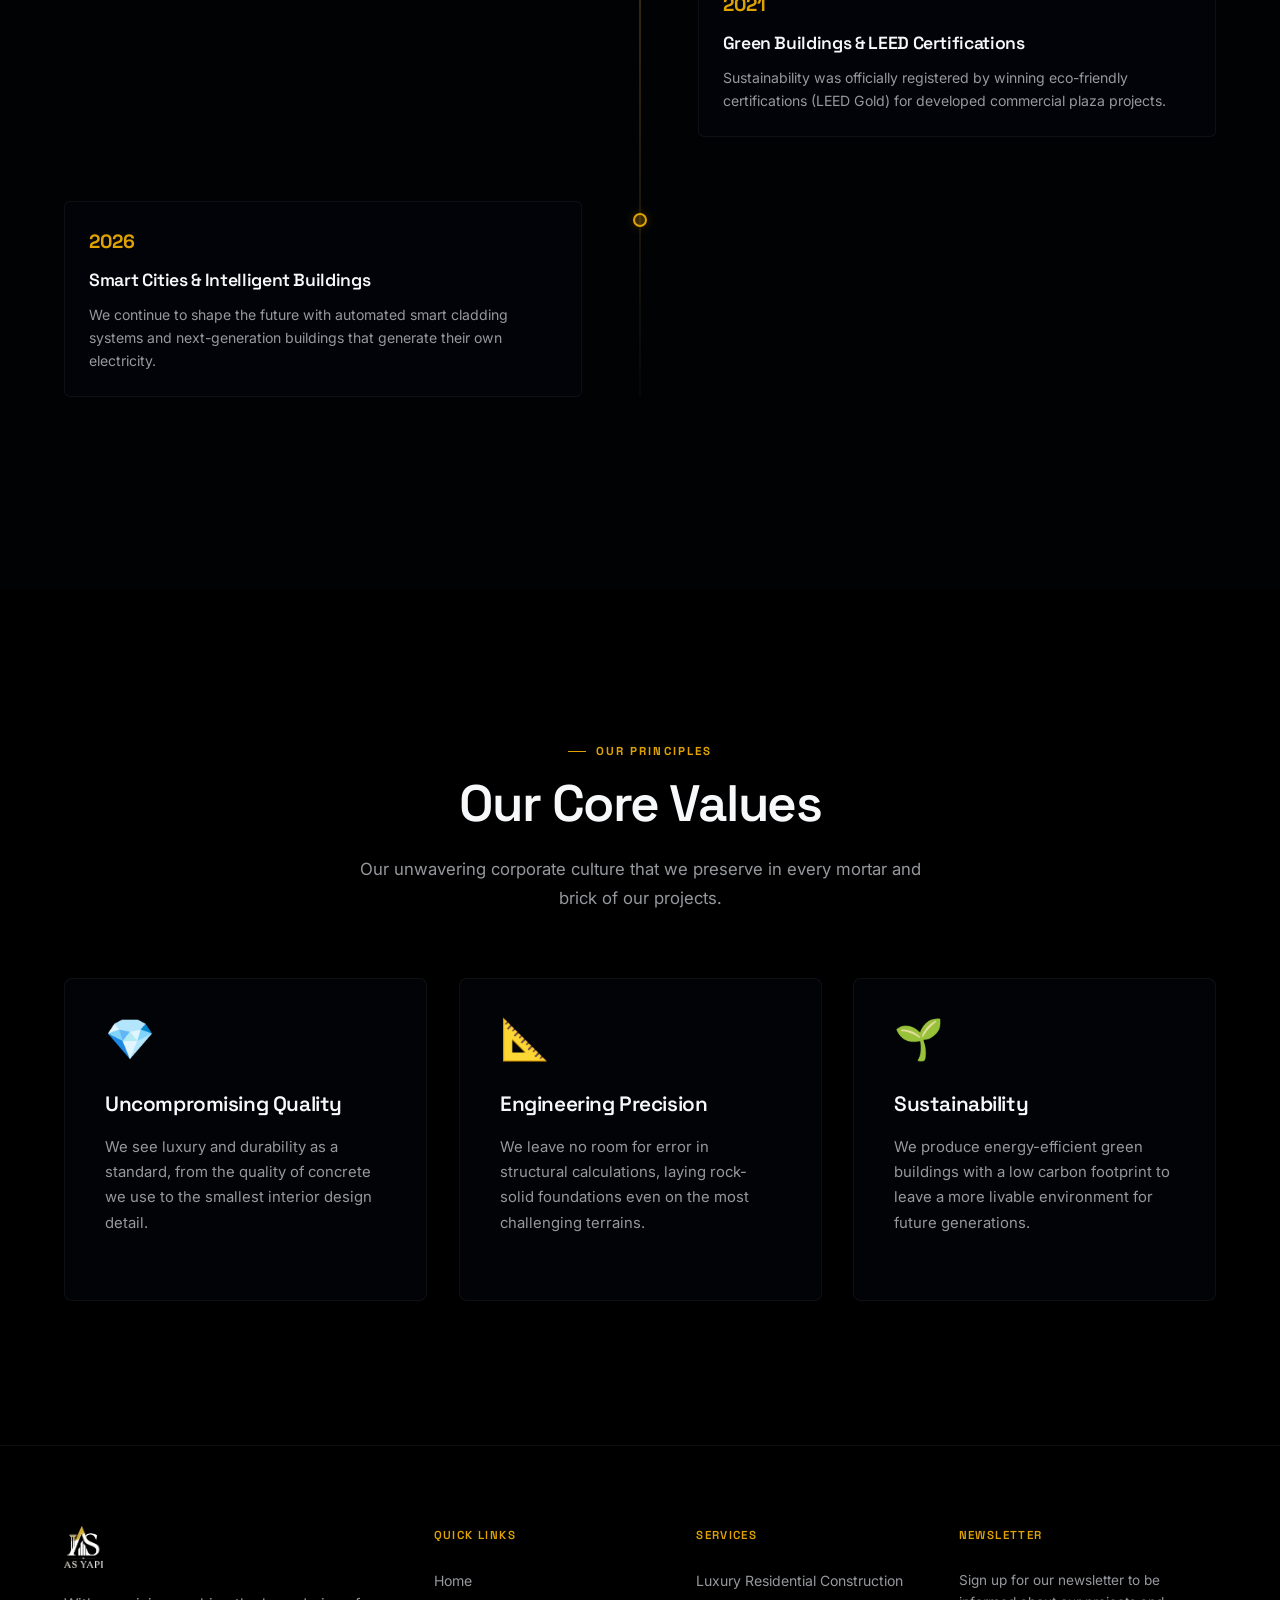
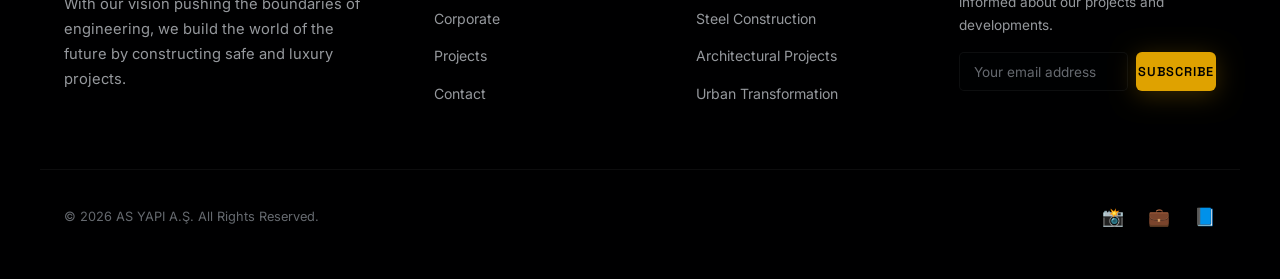
==== commit 584c2c3c: "style: crop logo transparent margins, add smooth height transition in header, and set favicon.ico" ====
--- a/about-en.html
+++ b/about-en.html
@@ -12,7 +12,7 @@
   <meta name="author" content="AS Yapı">
   
   <!-- Favicon -->
-  <link rel="icon" type="image/svg+xml" href="data:image/svg+xml,<svg xmlns=%22http://www.w3.org/2000/svg%22 viewBox=%220 0 100 100%22><rect x=%2225%22 y=%2225%22 width=%2250%22 height=%2250%22 fill=%22none%22 stroke=%22%23d4af37%22 stroke-width=%228%22 rotate=%2245%22/></svg>">
+  <link rel="icon" type="image/x-icon" href="favicon.ico">
 
   <!-- Style Sheets -->
   <link rel="stylesheet" href="style.css">
--- a/style.css
+++ b/style.css
@@ -269,7 +269,10 @@
   height: 42px;
   width: auto;
   display: block;
-  transition: transform 0.35s var(--ease-custom);
+  transition: height 0.4s var(--ease-custom), transform 0.35s var(--ease-custom);
+}
+header.glass-header.compact .logo-img {
+  height: 34px;
 }
 .logo:hover .logo-img {
   transform: scale(1.05);
